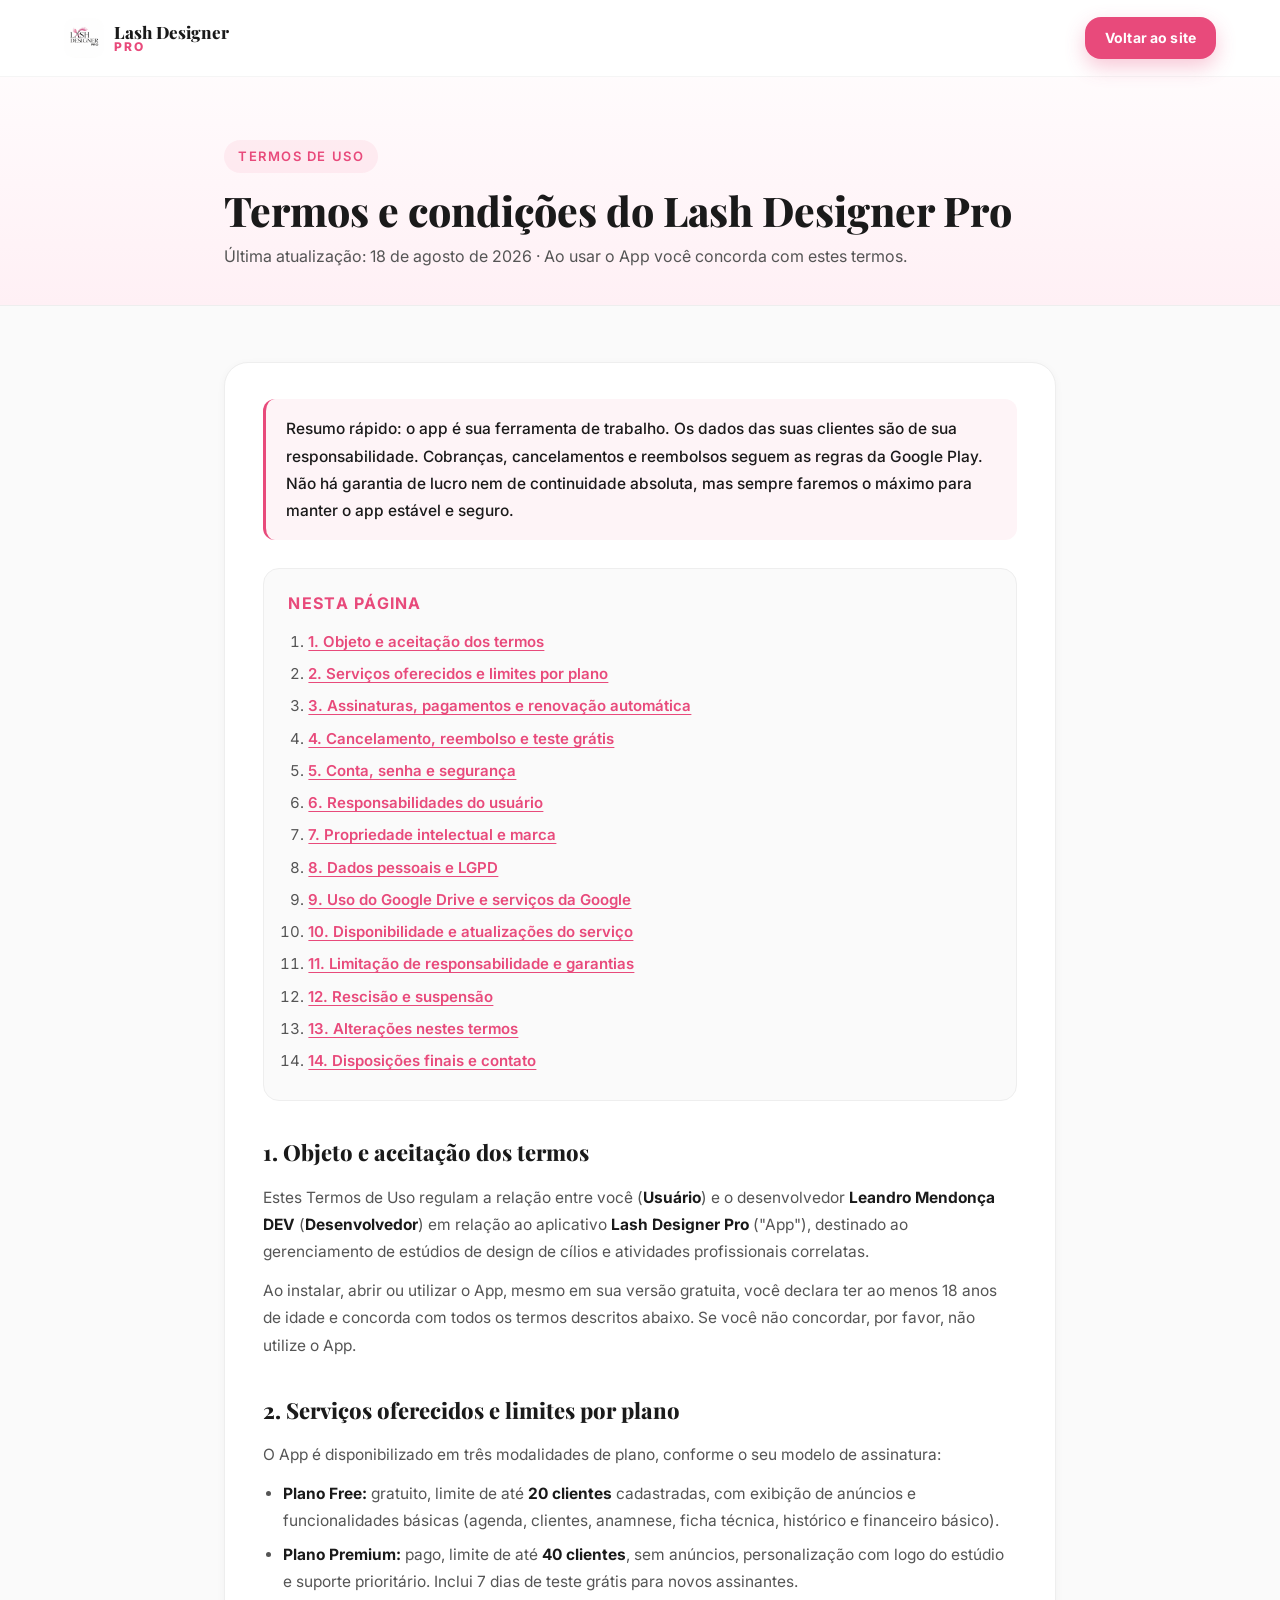
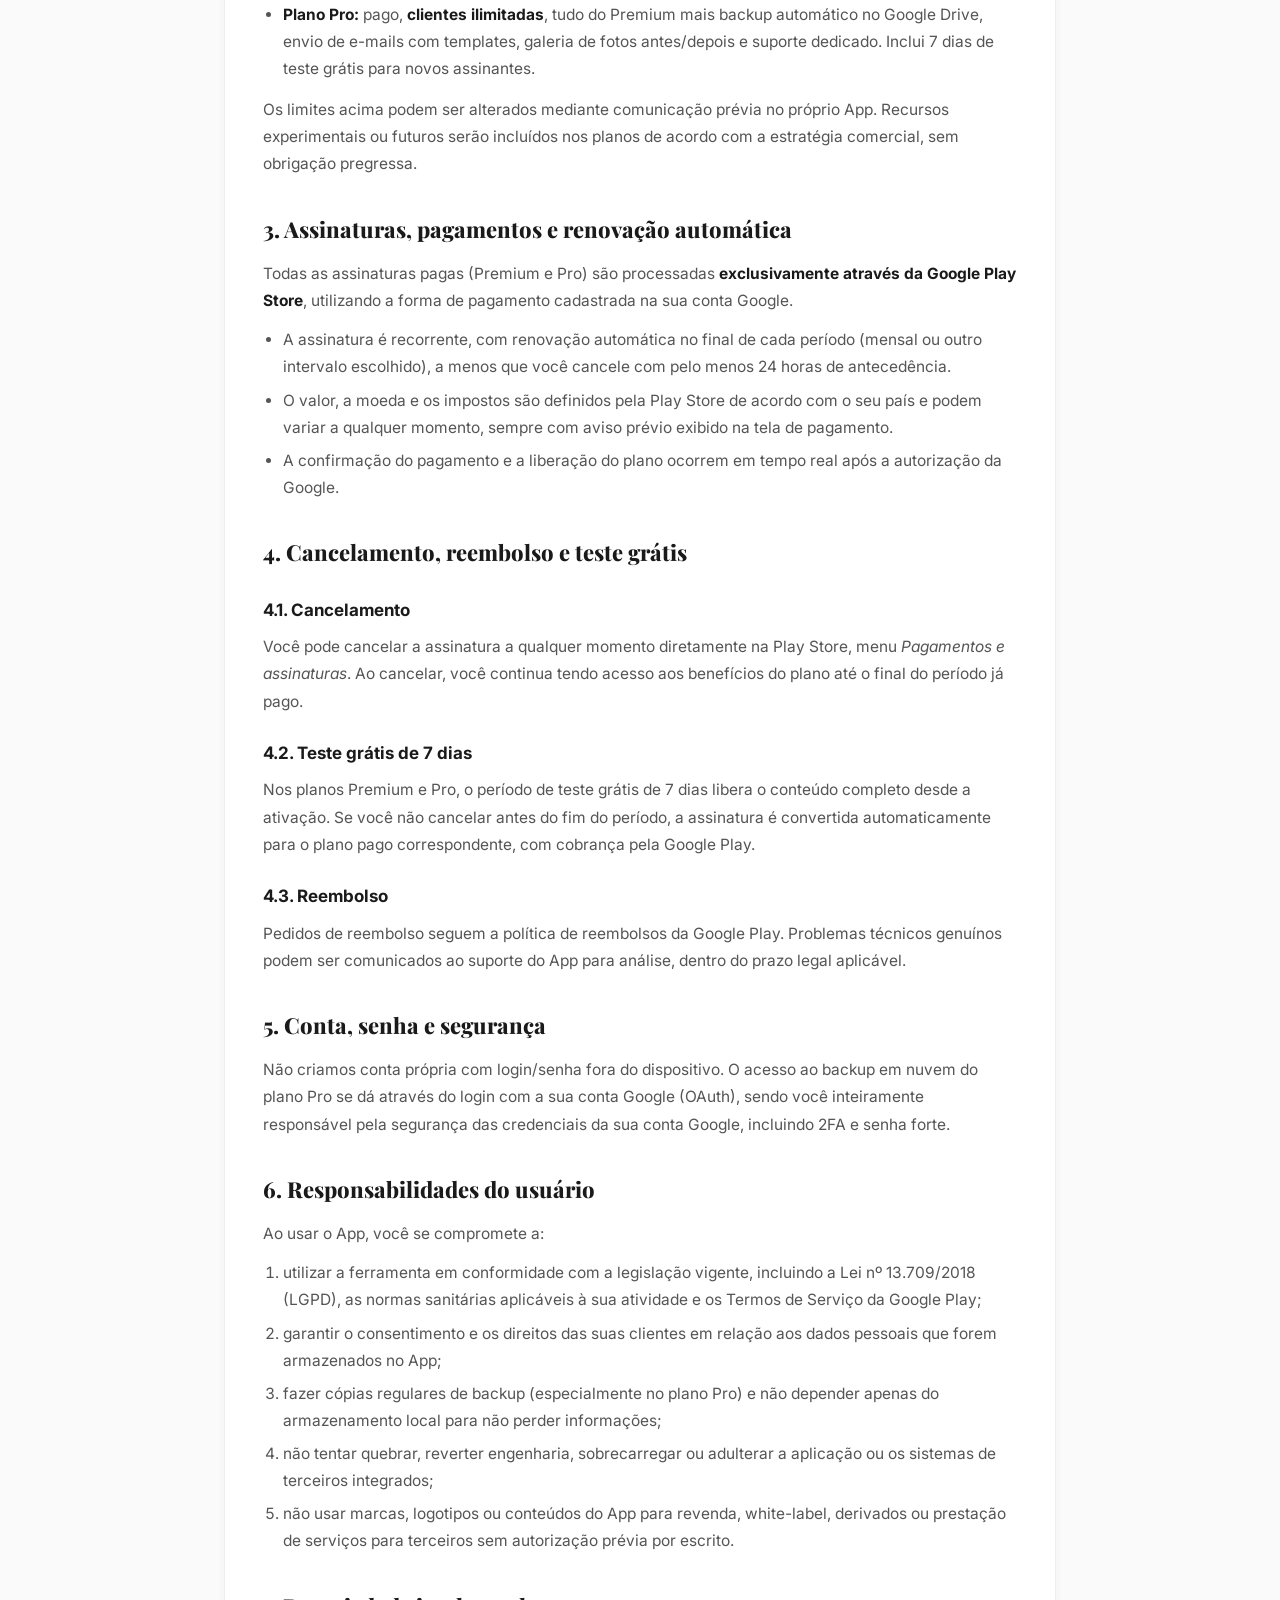
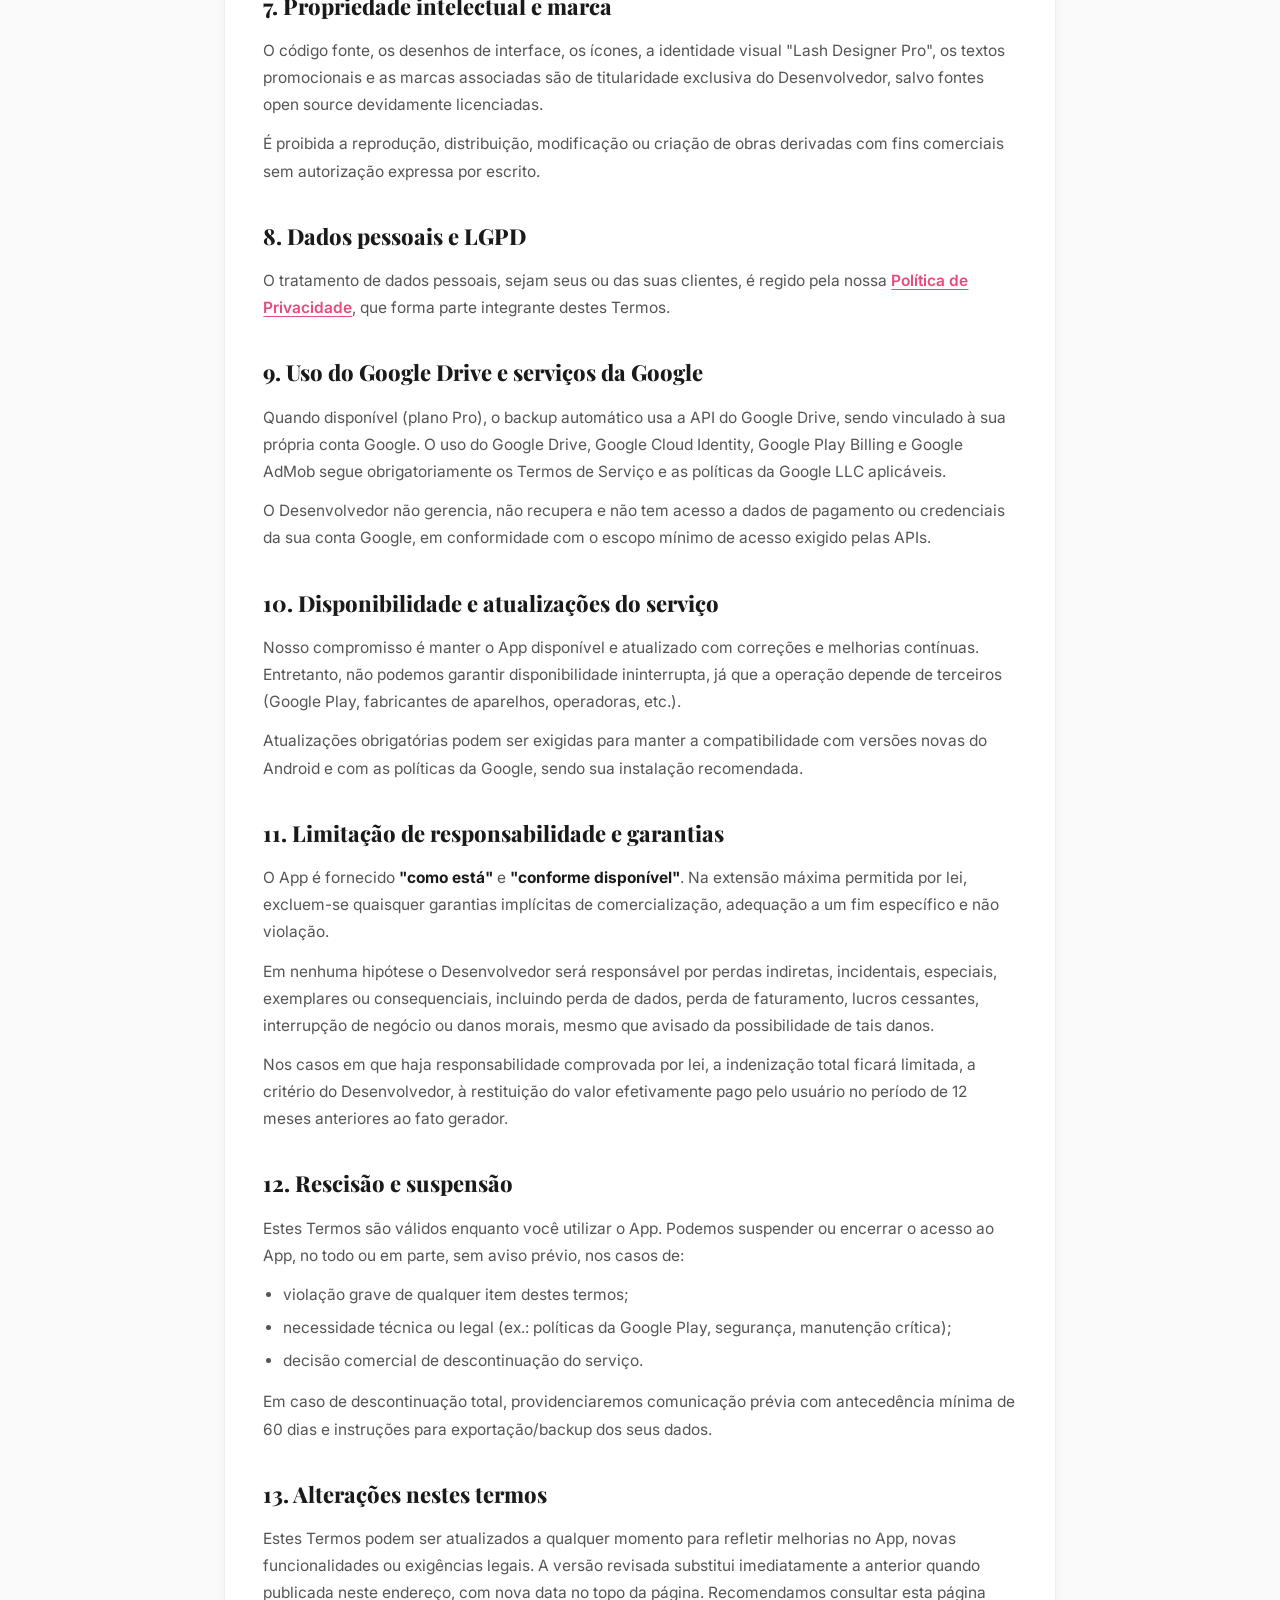
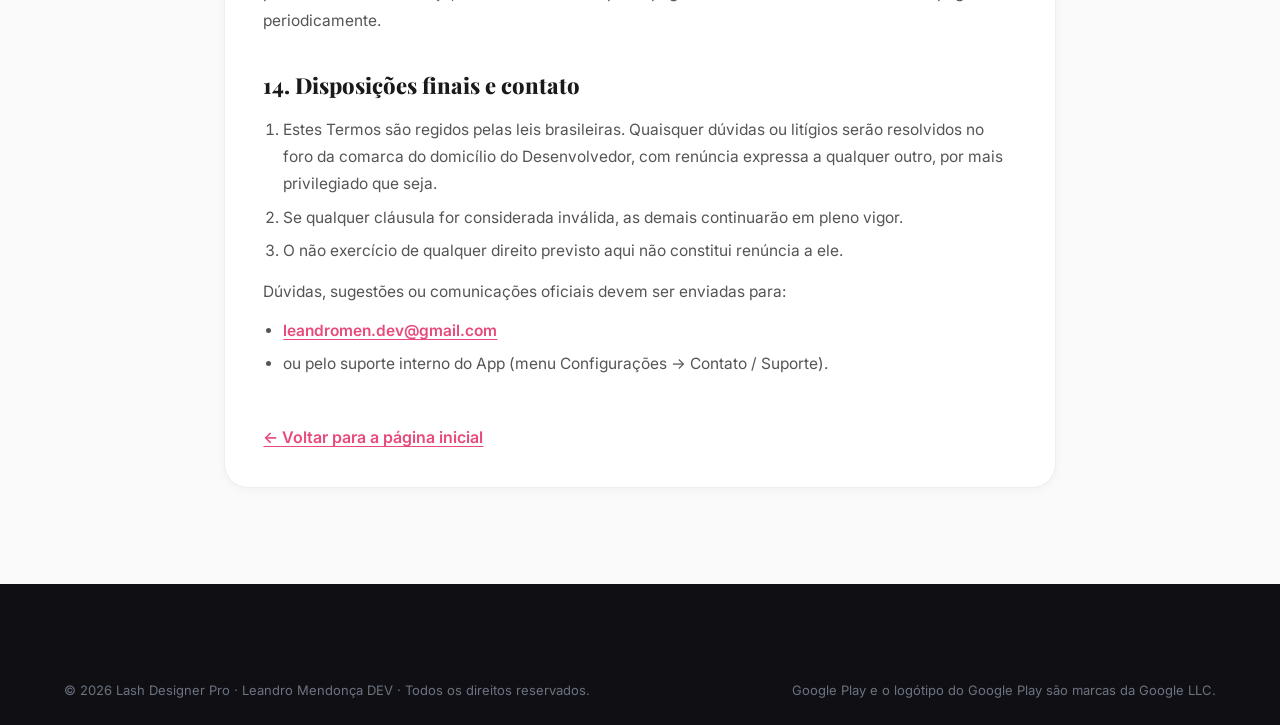
==== termos.html @ ff180535 "Site do Lash Designer Pro (landing page)" ====
<!DOCTYPE html>
<html lang="pt-BR">
<head>
  <meta charset="UTF-8" />
  <meta http-equiv="X-UA-Compatible" content="IE=edge" />
  <meta name="viewport" content="width=device-width, initial-scale=1.0" />
  <meta name="theme-color" content="#E84A7B" />

  <title>Termos de Uso · Lash Designer Pro</title>
  <meta
    name="description"
    content="Termos de Uso do Lash Designer Pro: condições de acesso, planos Free/Premium/Pro, assinaturas via Google Play, responsabilidades e limitações."
  />
  <meta name="robots" content="index,follow" />
  <link rel="icon" type="image/png" href="assets/img/logo.png" />
  <link rel="preconnect" href="https://fonts.googleapis.com" />
  <link rel="preconnect" href="https://fonts.gstatic.com" crossorigin />
  <link
    href="https://fonts.googleapis.com/css2?family=Inter:wght@400;500;600;700&family=Playfair+Display:wght@700;800&display=swap"
    rel="stylesheet"
  />
  <link rel="stylesheet" href="css/styles.css" />
</head>
<body>
  <header class="navbar" id="navbar">
    <div class="container nav-container">
      <a href="index.html" class="brand" aria-label="Voltar para início">
        <img src="assets/img/logo.png" alt="Logo Lash Designer Pro" class="brand-logo" />
        <div class="brand-text">
          <span class="brand-title">Lash Designer</span>
          <span class="brand-sub">PRO</span>
        </div>
      </a>
      <a class="btn btn-primary btn-sm nav-cta" href="index.html">Voltar ao site</a>
    </div>
  </header>

  <main>
    <section class="legal-hero">
      <div class="container">
        <span class="eyebrow">Termos de Uso</span>
        <h1>Termos e condições do Lash Designer Pro</h1>
        <p>Última atualização: 18 de agosto de 2026 · Ao usar o App você concorda com estes termos.</p>
      </div>
    </section>

    <section class="legal-content">
      <div class="container">
        <article class="legal-card">
          <div class="legal-summary">
            <p>
              Resumo rápido: o app é sua ferramenta de trabalho. Os dados das
              suas clientes são de sua responsabilidade. Cobranças,
              cancelamentos e reembolsos seguem as regras da Google Play. Não
              há garantia de lucro nem de continuidade absoluta, mas sempre
              faremos o máximo para manter o app estável e seguro.
            </p>
          </div>

          <div class="legal-toc">
            <h2>Nesta página</h2>
            <ol>
              <li><a href="#t1">1. Objeto e aceitação dos termos</a></li>
              <li><a href="#t2">2. Serviços oferecidos e limites por plano</a></li>
              <li><a href="#t3">3. Assinaturas, pagamentos e renovação automática</a></li>
              <li><a href="#t4">4. Cancelamento, reembolso e teste grátis</a></li>
              <li><a href="#t5">5. Conta, senha e segurança</a></li>
              <li><a href="#t6">6. Responsabilidades do usuário</a></li>
              <li><a href="#t7">7. Propriedade intelectual e marca</a></li>
              <li><a href="#t8">8. Dados pessoais e LGPD</a></li>
              <li><a href="#t9">9. Uso do Google Drive e serviços da Google</a></li>
              <li><a href="#t10">10. Disponibilidade e atualizações do serviço</a></li>
              <li><a href="#t11">11. Limitação de responsabilidade e garantias</a></li>
              <li><a href="#t12">12. Rescisão e suspensão</a></li>
              <li><a href="#t13">13. Alterações nestes termos</a></li>
              <li><a href="#t14">14. Disposições finais e contato</a></li>
            </ol>
          </div>

          <h2 id="t1">1. Objeto e aceitação dos termos</h2>
          <p>
            Estes Termos de Uso regulam a relação entre você (<strong>Usuário</strong>)
            e o desenvolvedor <strong>Leandro Mendonça DEV</strong>
            (<strong>Desenvolvedor</strong>) em relação ao aplicativo <strong>Lash
            Designer Pro</strong> ("App"), destinado ao gerenciamento de
            estúdios de design de cílios e atividades profissionais correlatas.
          </p>
          <p>
            Ao instalar, abrir ou utilizar o App, mesmo em sua versão gratuita,
            você declara ter ao menos 18 anos de idade e concorda com todos os
            termos descritos abaixo. Se você não concordar, por favor, não
            utilize o App.
          </p>

          <h2 id="t2">2. Serviços oferecidos e limites por plano</h2>
          <p>
            O App é disponibilizado em três modalidades de plano, conforme o
            seu modelo de assinatura:
          </p>
          <ul>
            <li>
              <strong>Plano Free:</strong> gratuito, limite de até
              <strong>20 clientes</strong> cadastradas, com exibição de
              anúncios e funcionalidades básicas (agenda, clientes,
              anamnese, ficha técnica, histórico e financeiro básico).
            </li>
            <li>
              <strong>Plano Premium:</strong> pago, limite de até
              <strong>40 clientes</strong>, sem anúncios, personalização com
              logo do estúdio e suporte prioritário. Inclui 7 dias de teste
              grátis para novos assinantes.
            </li>
            <li>
              <strong>Plano Pro:</strong> pago, <strong>clientes ilimitadas</strong>,
              tudo do Premium mais backup automático no Google Drive, envio de
              e-mails com templates, galeria de fotos antes/depois e suporte
              dedicado. Inclui 7 dias de teste grátis para novos assinantes.
            </li>
          </ul>
          <p>
            Os limites acima podem ser alterados mediante comunicação prévia no
            próprio App. Recursos experimentais ou futuros serão incluídos nos
            planos de acordo com a estratégia comercial, sem obrigação
            pregressa.
          </p>

          <h2 id="t3">3. Assinaturas, pagamentos e renovação automática</h2>
          <p>
            Todas as assinaturas pagas (Premium e Pro) são processadas
            <strong>exclusivamente através da Google Play Store</strong>,
            utilizando a forma de pagamento cadastrada na sua conta Google.
          </p>
          <ul>
            <li>
              A assinatura é recorrente, com renovação automática no final de
              cada período (mensal ou outro intervalo escolhido), a menos que
              você cancele com pelo menos 24 horas de antecedência.
            </li>
            <li>
              O valor, a moeda e os impostos são definidos pela Play Store de
              acordo com o seu país e podem variar a qualquer momento, sempre
              com aviso prévio exibido na tela de pagamento.
            </li>
            <li>
              A confirmação do pagamento e a liberação do plano ocorrem em
              tempo real após a autorização da Google.
            </li>
          </ul>

          <h2 id="t4">4. Cancelamento, reembolso e teste grátis</h2>
          <h3>4.1. Cancelamento</h3>
          <p>
            Você pode cancelar a assinatura a qualquer momento diretamente na
            Play Store, menu <em>Pagamentos e assinaturas</em>. Ao cancelar,
            você continua tendo acesso aos benefícios do plano até o final do
            período já pago.
          </p>
          <h3>4.2. Teste grátis de 7 dias</h3>
          <p>
            Nos planos Premium e Pro, o período de teste grátis de 7 dias libera
            o conteúdo completo desde a ativação. Se você não cancelar antes do
            fim do período, a assinatura é convertida automaticamente para o
            plano pago correspondente, com cobrança pela Google Play.
          </p>
          <h3>4.3. Reembolso</h3>
          <p>
            Pedidos de reembolso seguem a política de reembolsos da Google
            Play. Problemas técnicos genuínos podem ser comunicados ao suporte
            do App para análise, dentro do prazo legal aplicável.
          </p>

          <h2 id="t5">5. Conta, senha e segurança</h2>
          <p>
            Não criamos conta própria com login/senha fora do dispositivo. O
            acesso ao backup em nuvem do plano Pro se dá através do login com
            a sua conta Google (OAuth), sendo você inteiramente responsável
            pela segurança das credenciais da sua conta Google, incluindo 2FA
            e senha forte.
          </p>

          <h2 id="t6">6. Responsabilidades do usuário</h2>
          <p>Ao usar o App, você se compromete a:</p>
          <ol>
            <li>
              utilizar a ferramenta em conformidade com a legislação vigente,
              incluindo a Lei nº 13.709/2018 (LGPD), as normas sanitárias
              aplicáveis à sua atividade e os Termos de Serviço da Google
              Play;
            </li>
            <li>
              garantir o consentimento e os direitos das suas clientes em
              relação aos dados pessoais que forem armazenados no App;
            </li>
            <li>
              fazer cópias regulares de backup (especialmente no plano Pro) e
              não depender apenas do armazenamento local para não perder
              informações;
            </li>
            <li>
              não tentar quebrar, reverter engenharia, sobrecarregar ou
              adulterar a aplicação ou os sistemas de terceiros integrados;
            </li>
            <li>
              não usar marcas, logotipos ou conteúdos do App para revenda,
              white-label, derivados ou prestação de serviços para terceiros
              sem autorização prévia por escrito.
            </li>
          </ol>

          <h2 id="t7">7. Propriedade intelectual e marca</h2>
          <p>
            O código fonte, os desenhos de interface, os ícones, a identidade
            visual "Lash Designer Pro", os textos promocionais e as marcas
            associadas são de titularidade exclusiva do Desenvolvedor, salvo
            fontes open source devidamente licenciadas.
          </p>
          <p>
            É proibida a reprodução, distribuição, modificação ou criação de
            obras derivadas com fins comerciais sem autorização expressa por
            escrito.
          </p>

          <h2 id="t8">8. Dados pessoais e LGPD</h2>
          <p>
            O tratamento de dados pessoais, sejam seus ou das suas clientes, é
            regido pela nossa
            <a href="privacidade.html">Política de Privacidade</a>, que forma
            parte integrante destes Termos.
          </p>

          <h2 id="t9">9. Uso do Google Drive e serviços da Google</h2>
          <p>
            Quando disponível (plano Pro), o backup automático usa a API do
            Google Drive, sendo vinculado à sua própria conta Google. O uso do
            Google Drive, Google Cloud Identity, Google Play Billing e Google
            AdMob segue obrigatoriamente os Termos de Serviço e as políticas
            da Google LLC aplicáveis.
          </p>
          <p>
            O Desenvolvedor não gerencia, não recupera e não tem acesso a
            dados de pagamento ou credenciais da sua conta Google, em
            conformidade com o escopo mínimo de acesso exigido pelas APIs.
          </p>

          <h2 id="t10">10. Disponibilidade e atualizações do serviço</h2>
          <p>
            Nosso compromisso é manter o App disponível e atualizado com
            correções e melhorias contínuas. Entretanto, não podemos garantir
            disponibilidade ininterrupta, já que a operação depende de
            terceiros (Google Play, fabricantes de aparelhos, operadoras,
            etc.).
          </p>
          <p>
            Atualizações obrigatórias podem ser exigidas para manter a
            compatibilidade com versões novas do Android e com as políticas
            da Google, sendo sua instalação recomendada.
          </p>

          <h2 id="t11">11. Limitação de responsabilidade e garantias</h2>
          <p>
            O App é fornecido <strong>"como está"</strong> e
            <strong>"conforme disponível"</strong>. Na extensão máxima
            permitida por lei, excluem-se quaisquer garantias implícitas de
            comercialização, adequação a um fim específico e não violação.
          </p>
          <p>
            Em nenhuma hipótese o Desenvolvedor será responsável por perdas
            indiretas, incidentais, especiais, exemplares ou consequenciais,
            incluindo perda de dados, perda de faturamento, lucros cessantes,
            interrupção de negócio ou danos morais, mesmo que avisado da
            possibilidade de tais danos.
          </p>
          <p>
            Nos casos em que haja responsabilidade comprovada por lei, a
            indenização total ficará limitada, a critério do Desenvolvedor, à
            restituição do valor efetivamente pago pelo usuário no período de
            12 meses anteriores ao fato gerador.
          </p>

          <h2 id="t12">12. Rescisão e suspensão</h2>
          <p>
            Estes Termos são válidos enquanto você utilizar o App. Podemos
            suspender ou encerrar o acesso ao App, no todo ou em parte, sem
            aviso prévio, nos casos de:
          </p>
          <ul>
            <li>violação grave de qualquer item destes termos;</li>
            <li>
              necessidade técnica ou legal (ex.: políticas da Google Play,
              segurança, manutenção crítica);
            </li>
            <li>decisão comercial de descontinuação do serviço.</li>
          </ul>
          <p>
            Em caso de descontinuação total, providenciaremos comunicação
            prévia com antecedência mínima de 60 dias e instruções para
            exportação/backup dos seus dados.
          </p>

          <h2 id="t13">13. Alterações nestes termos</h2>
          <p>
            Estes Termos podem ser atualizados a qualquer momento para refletir
            melhorias no App, novas funcionalidades ou exigências legais. A
            versão revisada substitui imediatamente a anterior quando
            publicada neste endereço, com nova data no topo da página.
            Recomendamos consultar esta página periodicamente.
          </p>

          <h2 id="t14">14. Disposições finais e contato</h2>
          <ol>
            <li>
              Estes Termos são regidos pelas leis brasileiras. Quaisquer
              dúvidas ou litígios serão resolvidos no foro da comarca do
              domicílio do Desenvolvedor, com renúncia expressa a qualquer
              outro, por mais privilegiado que seja.
            </li>
            <li>
              Se qualquer cláusula for considerada inválida, as demais
              continuarão em pleno vigor.
            </li>
            <li>
              O não exercício de qualquer direito previsto aqui não constitui
              renúncia a ele.
            </li>
          </ol>
          <p>
            Dúvidas, sugestões ou comunicações oficiais devem ser enviadas
            para:
          </p>
          <ul>
            <li>
              <a href="mailto:leandromen.dev@gmail.com"
                >leandromen.dev@gmail.com</a
              >
            </li>
            <li>
              ou pelo suporte interno do App (menu Configurações → Contato /
              Suporte).
            </li>
          </ul>

          <a href="index.html" class="legal-footer-back">← Voltar para a página inicial</a>
        </article>
      </div>
    </section>
  </main>

  <footer class="footer">
    <div class="container footer-bottom">
      <p>© <span id="year"></span> Lash Designer Pro · Leandro Mendonça DEV · Todos os direitos reservados.</p>
      <p class="footer-disclaimer">
        Google Play e o logótipo do Google Play são marcas da Google LLC.
      </p>
    </div>
  </footer>

  <script src="js/main.js" defer></script>
</body>
</html>
---- css/styles.css ----
/* =========================================================
   Lash Designer Pro · Landing Page
   Paleta extraída do app (lib/src/core/theme.dart)
   ========================================================= */

:root {
  --primary: #e84a7b;
  --primary-dark: #d13b6b;
  --primary-soft: #fff0f5;
  --accent: #f39ab4;
  --text: #1a1a1a;
  --subtext: #555555;
  --bg: #fafafa;
  --white: #ffffff;
  --border: #eeeeee;
  --border-strong: #dddddd;
  --shadow-sm: 0 2px 8px rgba(0, 0, 0, 0.04);
  --shadow-md: 0 8px 24px rgba(232, 74, 123, 0.08);
  --shadow-lg: 0 20px 50px rgba(232, 74, 123, 0.15);
  --radius-sm: 8px;
  --radius-md: 12px;
  --radius-lg: 16px;
  --radius-xl: 24px;
  --container: 1200px;
  --transition: 0.25s ease;
  --font-sans: "Inter", system-ui, -apple-system, Segoe UI, Roboto, sans-serif;
  --font-display: "Playfair Display", Georgia, "Times New Roman", serif;
}

* {
  margin: 0;
  padding: 0;
  box-sizing: border-box;
}

html {
  scroll-behavior: smooth;
  scroll-padding-top: 80px;
}

body {
  font-family: var(--font-sans);
  color: var(--text);
  background: var(--bg);
  line-height: 1.6;
  -webkit-font-smoothing: antialiased;
  -moz-osx-font-smoothing: grayscale;
  overflow-x: hidden;
}

img {
  max-width: 100%;
  height: auto;
  display: block;
}

a {
  color: inherit;
  text-decoration: none;
  transition: color var(--transition);
}

.container {
  width: 100%;
  max-width: var(--container);
  margin: 0 auto;
  padding: 0 24px;
}

.section {
  padding: 96px 0;
}

.section-soft {
  background: var(--primary-soft);
}

.section-head {
  max-width: 720px;
  margin: 0 auto 64px;
  text-align: center;
}

.eyebrow {
  display: inline-block;
  font-size: 0.8125rem;
  font-weight: 600;
  letter-spacing: 0.12em;
  text-transform: uppercase;
  color: var(--primary);
  background: rgba(232, 74, 123, 0.08);
  padding: 6px 14px;
  border-radius: 999px;
  margin-bottom: 16px;
}

.section-head h2 {
  font-family: var(--font-display);
  font-size: clamp(1.875rem, 3.2vw, 2.75rem);
  font-weight: 800;
  line-height: 1.15;
  margin-bottom: 16px;
  color: var(--text);
}

.section-head p {
  color: var(--subtext);
  font-size: 1.0625rem;
}

/* =========================================================
   Botões
   ========================================================= */

.btn {
  display: inline-flex;
  align-items: center;
  justify-content: center;
  gap: 8px;
  font-family: var(--font-sans);
  font-weight: 700;
  letter-spacing: 0.01em;
  border-radius: var(--radius-lg);
  border: 2px solid transparent;
  cursor: pointer;
  transition: all var(--transition);
  text-align: center;
  line-height: 1;
  user-select: none;
}

.btn:hover {
  transform: translateY(-1px);
}

.btn-sm {
  padding: 10px 18px;
  font-size: 0.875rem;
  min-height: 42px;
}

.btn-lg {
  padding: 16px 26px;
  font-size: 1rem;
  min-height: 54px;
  border-radius: 16px;
}

.btn-xl {
  padding: 20px 30px;
  font-size: 1.0625rem;
  min-height: 64px;
  border-radius: 18px;
}

.btn-block {
  width: 100%;
}

.btn-primary {
  background: var(--primary);
  color: var(--white);
  box-shadow: 0 8px 20px rgba(232, 74, 123, 0.3);
}

.btn-primary:hover {
  background: var(--primary-dark);
  box-shadow: 0 12px 28px rgba(232, 74, 123, 0.4);
}

.btn-outline {
  background: var(--white);
  color: var(--primary);
  border-color: var(--primary);
}

.btn-outline:hover {
  background: var(--primary);
  color: var(--white);
}

.btn-ghost {
  background: transparent;
  color: var(--text);
  border-color: transparent;
  padding-left: 6px;
  padding-right: 6px;
  text-decoration: underline;
  text-underline-offset: 4px;
  text-decoration-color: rgba(232, 74, 123, 0.35);
  text-decoration-thickness: 2px;
  min-height: auto;
  box-shadow: none;
}

.btn-ghost:hover {
  color: var(--primary);
  text-decoration-color: var(--primary);
  transform: none;
}

/* =========================================================
   Navbar
   ========================================================= */

.navbar {
  position: fixed;
  top: 0;
  left: 0;
  right: 0;
  z-index: 100;
  background: rgba(255, 255, 255, 0.9);
  backdrop-filter: saturate(180%) blur(10px);
  -webkit-backdrop-filter: saturate(180%) blur(10px);
  border-bottom: 1px solid rgba(0, 0, 0, 0.04);
  transition: box-shadow var(--transition);
}

.navbar.scrolled {
  box-shadow: var(--shadow-sm);
}

.nav-container {
  display: flex;
  align-items: center;
  justify-content: space-between;
  gap: 16px;
  height: 76px;
}

.brand {
  display: flex;
  align-items: center;
  gap: 10px;
  flex-shrink: 0;
}

.brand-logo {
  width: 40px;
  height: 40px;
  object-fit: contain;
  border-radius: 10px;
}

.brand-text {
  display: flex;
  flex-direction: column;
  line-height: 1;
}

.brand-title {
  font-family: var(--font-display);
  font-weight: 800;
  font-size: 1.0625rem;
  color: var(--text);
}

.brand-sub {
  font-weight: 800;
  font-size: 0.75rem;
  letter-spacing: 0.15em;
  color: var(--primary);
}

.nav-menu {
  display: flex;
  align-items: center;
  gap: 32px;
  margin: 0 auto;
}

.nav-menu a {
  font-size: 0.9375rem;
  font-weight: 500;
  color: var(--subtext);
  position: relative;
  padding: 6px 0;
}

.nav-menu a:hover {
  color: var(--primary);
}

.nav-menu a::after {
  content: "";
  position: absolute;
  left: 0;
  bottom: 0;
  width: 0;
  height: 2px;
  background: var(--primary);
  border-radius: 999px;
  transition: width var(--transition);
}

.nav-menu a:hover::after {
  width: 100%;
}

.nav-cta,
.nav-cta-badge {
  margin-left: auto;
}

.nav-toggle {
  display: none;
  background: none;
  border: 0;
  cursor: pointer;
  width: 44px;
  height: 44px;
  padding: 10px;
  margin-left: auto;
}

.nav-toggle span {
  display: block;
  width: 100%;
  height: 2.5px;
  background: var(--text);
  margin: 5px 0;
  border-radius: 2px;
  transition: all var(--transition);
  transform-origin: center;
}

.nav-toggle[aria-expanded="true"] span:nth-child(1) {
  transform: translateY(7.5px) rotate(45deg);
}
.nav-toggle[aria-expanded="true"] span:nth-child(2) {
  opacity: 0;
}
.nav-toggle[aria-expanded="true"] span:nth-child(3) {
  transform: translateY(-7.5px) rotate(-45deg);
}

/* =========================================================
   Hero
   ========================================================= */

.hero {
  padding-top: 150px;
  padding-bottom: 96px;
  background:
    radial-gradient(circle at 10% 0%, rgba(243, 154, 180, 0.25), transparent 45%),
    radial-gradient(circle at 90% 20%, rgba(232, 74, 123, 0.12), transparent 45%),
    linear-gradient(180deg, #ffffff 0%, var(--primary-soft) 100%);
  overflow: hidden;
}

.hero-grid {
  display: grid;
  grid-template-columns: 1.05fr 1fr;
  gap: 72px;
  align-items: center;
}

.badge {
  display: inline-flex;
  align-items: center;
  gap: 10px;
  background: var(--white);
  padding: 8px 16px 8px 14px;
  border-radius: 999px;
  box-shadow: var(--shadow-sm);
  border: 1px solid rgba(232, 74, 123, 0.12);
  font-size: 0.8125rem;
  color: var(--subtext);
  font-weight: 500;
  margin-bottom: 20px;
}

.badge-dot {
  width: 8px;
  height: 8px;
  background: #22c55e;
  border-radius: 50%;
  box-shadow: 0 0 0 4px rgba(34, 197, 94, 0.15);
}

.hero-title {
  font-family: var(--font-display);
  font-size: clamp(2.1875rem, 4.6vw, 3.75rem);
  font-weight: 800;
  line-height: 1.08;
  letter-spacing: -0.01em;
  margin-bottom: 20px;
  color: var(--text);
}

.hero-title .accent {
  color: var(--primary);
}

.hero-sub {
  color: var(--subtext);
  font-size: 1.125rem;
  margin-bottom: 32px;
  max-width: 560px;
}

.hero-cta {
  display: flex;
  align-items: center;
  gap: 16px;
  margin-bottom: 36px;
  flex-wrap: wrap;
}

.hero-proof {
  display: flex;
  flex-wrap: wrap;
  list-style: none;
  gap: 10px 24px;
  padding: 20px 24px;
  background: var(--white);
  border: 1px solid var(--border);
  border-radius: var(--radius-lg);
  max-width: 560px;
}

.hero-proof li {
  display: flex;
  align-items: center;
  gap: 8px;
  color: var(--subtext);
  font-size: 0.9375rem;
}

.hero-proof li::before {
  content: "✓";
  color: var(--primary);
  font-weight: 800;
}

.hero-proof strong {
  color: var(--white);
}

/* Google Play Badge */
.play-badge-link {
  display: inline-block;
  text-decoration: none;
  transition: transform 0.3s ease, filter 0.3s ease;
  outline: none;
  line-height: 0;
  border-radius: 14px;
}
.play-badge-link:hover {
  transform: translateY(-2px) scale(1.02);
  filter: drop-shadow(0 8px 18px rgba(0, 0, 0, 0.35));
}
.play-badge-link:focus-visible {
  box-shadow: 0 0 0 3px var(--primary);
}
.play-badge {
  display: block;
  height: auto;
}
.play-badge-lg   { width: min(240px, 62vw); max-width: 260px; }
.play-badge-xl   { width: min(320px, 78vw); max-width: 340px; }
.play-badge-md   { width: min(200px, 68vw); max-width: 220px; }
.play-badge-sm   { width: min(170px, 40vw); max-width: 180px; }

.play-badge-block {
  display: flex !important;
  justify-content: center;
  margin-top: 6px;
}

.footer-play-badge {
  margin-top: 10px;
  display: inline-block;
}

@media (max-width: 768px) {
  .hero-cta {
    flex-direction: row;
    flex-wrap: wrap;
    align-items: center;
    justify-content: center;
  }
}

.hero-visual {
  position: relative;
}

.hero-mockup {
  width: 100%;
  max-width: 640px;
  margin-left: auto;
  filter: drop-shadow(0 30px 60px rgba(232, 74, 123, 0.18));
  animation: float 6s ease-in-out infinite;
}

@keyframes float {
  0%, 100% { transform: translateY(0); }
  50% { transform: translateY(-14px); }
}

/* =========================================================
   Proof strip
   ========================================================= */

.proof-strip {
  padding: 36px 0;
  background: var(--white);
  border-top: 1px solid var(--border);
  border-bottom: 1px solid var(--border);
}

.proof-grid {
  display: grid;
  grid-template-columns: repeat(3, 1fr);
  gap: 24px;
}

.proof-item {
  display: flex;
  align-items: center;
  gap: 16px;
  padding: 10px 0;
}

.proof-badge {
  height: 52px;
  width: auto;
  object-fit: contain;
}

.proof-stars {
  display: flex;
  color: #f59e0b;
  font-size: 1.125rem;
  letter-spacing: 2px;
}

.proof-chip {
  background: rgba(232, 74, 123, 0.08);
  color: var(--primary);
  padding: 6px 12px;
  border-radius: 999px;
  font-size: 0.875rem;
  font-weight: 600;
}

.proof-label {
  font-size: 0.8125rem;
  font-weight: 600;
  color: var(--text);
  margin-bottom: 2px;
}

.proof-value {
  font-size: 0.875rem;
  color: var(--subtext);
}

/* =========================================================
   Features
   ========================================================= */

.features-grid {
  display: grid;
  grid-template-columns: repeat(3, 1fr);
  gap: 24px;
}

.feature-card {
  background: var(--white);
  border: 1px solid var(--border);
  border-radius: var(--radius-lg);
  padding: 32px 28px;
  box-shadow: var(--shadow-sm);
  transition: all var(--transition);
}

.feature-card:hover {
  transform: translateY(-4px);
  border-color: rgba(232, 74, 123, 0.25);
  box-shadow: var(--shadow-md);
}

.feature-icon {
  width: 56px;
  height: 56px;
  border-radius: 16px;
  display: inline-flex;
  align-items: center;
  justify-content: center;
  font-size: 1.5rem;
  margin-bottom: 20px;
}

.icon-pink {
  background: rgba(232, 74, 123, 0.1);
  color: var(--primary);
}

.feature-card h3 {
  font-size: 1.1875rem;
  font-weight: 700;
  margin-bottom: 10px;
  color: var(--text);
}

.feature-card p {
  color: var(--subtext);
  font-size: 0.96875rem;
}

/* =========================================================
   Screenshots (Carousel automático lento)
   ========================================================= */

.carousel {
  position: relative;
  padding: 12px 0 16px;
}

.carousel-btn {
  position: absolute;
  top: 50%;
  transform: translateY(-50%);
  width: 48px;
  height: 48px;
  border-radius: 999px;
  border: 1px solid var(--border);
  background: rgba(255, 255, 255, 0.95);
  box-shadow: var(--shadow-md);
  color: var(--text);
  font-size: 1.75rem;
  line-height: 1;
  font-weight: 700;
  z-index: 5;
  cursor: pointer;
  display: inline-flex;
  align-items: center;
  justify-content: center;
  transition: transform 0.2s ease, background 0.2s ease, color 0.2s ease, border-color 0.2s ease;
}

.carousel-btn:hover {
  background: var(--primary);
  color: var(--white);
  border-color: var(--primary);
  transform: translateY(-50%) scale(1.06);
}

.carousel-btn:focus-visible {
  outline: 2px solid var(--primary);
  outline-offset: 3px;
}

.carousel-prev { left: -6px; }
.carousel-next { right: -6px; }

.carousel-viewport {
  overflow: hidden;
  padding: 10px 6px 24px;
  border-radius: var(--radius-xl);
}

.carousel-track {
  display: flex;
  gap: 24px;
  will-change: transform;
  transition: transform 0.8s cubic-bezier(0.22, 1, 0.36, 1);
}

.carousel-slide {
  flex: 0 0 auto;
  width: min(300px, 78vw);
  scroll-snap-align: start;
  background: var(--white);
  padding: 12px;
  border-radius: var(--radius-xl);
  box-shadow: var(--shadow-md);
  transform: scale(1);
  transition: transform 0.45s ease, box-shadow 0.45s ease;
}

.carousel-slide img {
  width: 100%;
  height: auto;
  border-radius: var(--radius-lg);
  object-fit: cover;
}

.carousel.is-paused .carousel-track {
  transition-duration: 0.2s;
}

.carousel-dots {
  display: flex;
  justify-content: center;
  align-items: center;
  gap: 10px;
  margin-top: 4px;
}

.carousel-dot {
  width: 10px;
  height: 10px;
  padding: 0;
  border-radius: 999px;
  border: none;
  background: #e9d5de;
  cursor: pointer;
  transition: transform 0.25s ease, background 0.25s ease, width 0.25s ease;
}

.carousel-dot:hover {
  background: var(--accent);
}

.carousel-dot.is-active {
  background: var(--primary);
  width: 28px;
  transform: scale(1.05);
}

@media (max-width: 768px) {
  .carousel-btn {
    width: 40px;
    height: 40px;
    font-size: 1.375rem;
  }
  .carousel-prev { left: -2px; }
  .carousel-next { right: -2px; }
  .carousel-viewport { padding: 10px 2px 22px; }
  .carousel-track { gap: 18px; }
}

@media (prefers-reduced-motion: reduce) {
  .carousel-track { transition: none !important; }
}

/* =========================================================
   Por que usar (lifestyle)
   ========================================================= */

.why-grid {
  display: grid;
  grid-template-columns: 1fr 1.1fr;
  gap: 72px;
  align-items: center;
}

.why-media {
  position: relative;
  border-radius: var(--radius-xl);
  overflow: hidden;
  box-shadow: var(--shadow-lg);
}

.why-media::after {
  content: "";
  position: absolute;
  inset: 0;
  background: linear-gradient(180deg, transparent 70%, rgba(232, 74, 123, 0.05));
}

.why-photo {
  width: 100%;
  aspect-ratio: 4/5;
  object-fit: cover;
  display: block;
}

.why-copy h2 {
  font-family: var(--font-display);
  font-size: clamp(1.875rem, 3vw, 2.5rem);
  font-weight: 800;
  line-height: 1.15;
  margin: 8px 0 16px;
  color: var(--text);
}

.why-copy > p {
  color: var(--subtext);
  font-size: 1.0625rem;
  margin-bottom: 32px;
}

.why-list {
  list-style: none;
  display: flex;
  flex-direction: column;
  gap: 20px;
}

.why-list li {
  display: flex;
  align-items: flex-start;
  gap: 16px;
}

.why-list .check {
  flex-shrink: 0;
  width: 32px;
  height: 32px;
  border-radius: 50%;
  background: rgba(232, 74, 123, 0.12);
  color: var(--primary);
  display: inline-flex;
  align-items: center;
  justify-content: center;
  font-weight: 800;
  font-size: 1rem;
}

.why-list strong {
  display: block;
  font-weight: 700;
  color: var(--text);
  margin-bottom: 2px;
}

.why-list p {
  color: var(--subtext);
  font-size: 0.9375rem;
  margin: 0;
}

/* =========================================================
   Pricing / Planos
   ========================================================= */

.pricing-grid {
  display: grid;
  grid-template-columns: repeat(3, 1fr);
  gap: 24px;
  align-items: stretch;
  margin-bottom: 56px;
}

.plan-card {
  position: relative;
  background: var(--white);
  border: 1px solid var(--border);
  border-radius: var(--radius-xl);
  padding: 36px 30px 32px;
  display: flex;
  flex-direction: column;
  gap: 24px;
  box-shadow: var(--shadow-sm);
  transition: all var(--transition);
}

.plan-card:hover {
  transform: translateY(-4px);
  box-shadow: var(--shadow-md);
}

.plan-featured {
  border: 2px solid var(--primary);
  box-shadow: 0 16px 40px rgba(232, 74, 123, 0.18);
  transform: translateY(-8px);
}

.plan-featured:hover {
  transform: translateY(-12px);
}

.plan-ribbon {
  position: absolute;
  top: -14px;
  left: 50%;
  transform: translateX(-50%);
  background: var(--primary);
  color: var(--white);
  font-size: 0.75rem;
  font-weight: 800;
  letter-spacing: 0.12em;
  padding: 6px 16px;
  border-radius: 999px;
  text-transform: uppercase;
}

.plan-head h3 {
  font-size: 1.25rem;
  font-weight: 700;
  color: var(--text);
  margin-bottom: 12px;
}

.plan-price {
  font-family: var(--font-display);
  font-size: 2.5rem;
  font-weight: 800;
  color: var(--text);
  line-height: 1;
  margin-bottom: 8px;
}

.plan-price .small {
  font-size: 0.75rem;
  font-family: var(--font-sans);
  font-weight: 500;
  color: var(--subtext);
  letter-spacing: 0;
  display: block;
  margin-bottom: 4px;
}

.plan-price span:not(.small) {
  font-size: 0.9375rem;
  font-weight: 500;
  color: var(--subtext);
  font-family: var(--font-sans);
}

.plan-sub {
  color: var(--subtext);
  font-size: 0.9375rem;
}

.plan-list {
  list-style: none;
  display: flex;
  flex-direction: column;
  gap: 12px;
  margin: 0;
}

.plan-list li {
  display: flex;
  align-items: flex-start;
  gap: 10px;
  color: var(--subtext);
  font-size: 0.9375rem;
}

.plan-list li::before {
  content: "✓";
  color: var(--primary);
  font-weight: 800;
  flex-shrink: 0;
  line-height: 1.6;
}

.plan-list strong {
  color: var(--text);
}

.plan-card .btn {
  margin-top: auto;
}

.pricing-table-wrap {
  background: var(--white);
  border-radius: var(--radius-xl);
  border: 1px solid var(--border);
  padding: 28px;
  box-shadow: var(--shadow-sm);
  text-align: center;
}

.pricing-table-label {
  font-weight: 700;
  color: var(--text);
  margin-bottom: 20px;
  font-size: 1rem;
}

.pricing-table {
  background: linear-gradient(180deg, #1a1120 0%, #10091a 100%);
  border-radius: 20px;
  padding: 6px;
  color: #f7f5fa;
  overflow-x: auto;
  scrollbar-width: thin;
  scrollbar-color: var(--primary) transparent;
  -webkit-overflow-scrolling: touch;
  box-shadow: 0 30px 60px rgba(10, 5, 20, 0.25);
}

.pricing-table::-webkit-scrollbar {
  height: 8px;
}
.pricing-table::-webkit-scrollbar-thumb {
  background: var(--primary);
  border-radius: 999px;
}

.pricing-table-row {
  display: grid;
  grid-template-columns: minmax(220px, 1.2fr) repeat(3, minmax(140px, 1fr));
  gap: 2px;
  min-width: 720px;
}

.pricing-table-head {
  position: sticky;
  top: 0;
  z-index: 2;
  padding-bottom: 8px;
  border-bottom: 1px solid rgba(255, 255, 255, 0.08);
}

.plan-mini {
  display: inline-flex;
  align-items: center;
  justify-content: center;
  height: 40px;
  padding: 0 16px;
  border-radius: 999px;
  font-weight: 800;
  font-size: 0.9375rem;
  letter-spacing: 0.02em;
  margin: 14px auto;
}

.plan-mini-free {
  background: rgba(255, 255, 255, 0.08);
  color: #e8e6ee;
}

.plan-mini-premium {
  background: rgba(255, 255, 255, 0.14);
  color: #ffffff;
}

.plan-mini-pro {
  background: linear-gradient(135deg, var(--primary), var(--accent));
  color: #ffffff;
  box-shadow: 0 8px 20px rgba(232, 74, 123, 0.4);
}

.pricing-table-cell {
  display: flex;
  align-items: center;
  justify-content: center;
  text-align: center;
  padding: 16px 14px;
  font-size: 0.9375rem;
  color: #dedae6;
  border-radius: 10px;
  min-height: 56px;
  transition: background 0.2s ease;
}

.pricing-table-cell + .pricing-table-cell {
  background: rgba(255, 255, 255, 0.02);
}

.pricing-table-feature {
  justify-content: flex-start;
  text-align: left;
  font-weight: 600;
  color: #ffffff;
  padding-left: 20px;
}

.pricing-table-featured {
  background: linear-gradient(180deg, rgba(232, 74, 123, 0.18), rgba(232, 74, 123, 0.06));
  color: #fff4f8;
  border: 1px solid rgba(232, 74, 123, 0.35);
}

.pricing-table-row:not(.pricing-table-head) .pricing-table-feature {
  background: rgba(255, 255, 255, 0.03);
}

.pricing-table-row + .pricing-table-row {
  border-top: 1px solid rgba(255, 255, 255, 0.05);
}

.pricing-check {
  color: #6ae9a7;
  font-weight: 800;
  font-size: 1.125rem;
}

@media (max-width: 768px) {
  .pricing-table-wrap {
    padding: 16px 12px 18px;
    border-radius: var(--radius-lg);
  }
  .pricing-table-row {
    grid-template-columns: minmax(180px, 1.2fr) repeat(3, minmax(110px, 1fr));
  }
  .pricing-table-cell {
    padding: 12px 8px;
    font-size: 0.875rem;
  }
  .plan-mini {
    height: 36px;
    font-size: 0.8125rem;
    padding: 0 12px;
    margin: 10px auto;
  }
}

/* =========================================================
   Final CTA
   ========================================================= */

.final-cta {
  padding: 96px 0;
  background:
    radial-gradient(circle at 20% 0%, rgba(255, 240, 245, 0.9), transparent 50%),
    radial-gradient(circle at 80% 100%, rgba(243, 154, 180, 0.2), transparent 45%),
    linear-gradient(135deg, var(--primary), var(--primary-dark));
  color: var(--white);
  text-align: center;
}

.final-cta-inner {
  max-width: 760px;
  margin: 0 auto;
}

.final-cta h2 {
  font-family: var(--font-display);
  font-size: clamp(2rem, 3.8vw, 3rem);
  font-weight: 800;
  line-height: 1.12;
  margin-bottom: 16px;
}

.final-cta p {
  color: rgba(255, 255, 255, 0.92);
  font-size: 1.125rem;
  margin-bottom: 40px;
}

.play-big {
  background: var(--white) !important;
  color: var(--primary) !important;
  box-shadow: 0 16px 40px rgba(0, 0, 0, 0.18) !important;
  padding: 16px 26px !important;
  border: 0 !important;
  border-radius: 18px !important;
  gap: 16px !important;
  min-height: 72px;
}

.play-big:hover {
  transform: translateY(-2px);
  box-shadow: 0 20px 48px rgba(0, 0, 0, 0.24) !important;
}

.play-icon {
  width: 40px;
  height: 40px;
  border-radius: 50%;
  background: var(--primary);
  color: var(--white);
  display: inline-flex;
  align-items: center;
  justify-content: center;
  font-size: 1rem;
  padding-left: 4px;
}

.play-big span:not(.play-icon) {
  display: flex;
  flex-direction: column;
  align-items: flex-start;
  line-height: 1.15;
}

.play-big small {
  font-size: 0.75rem;
  letter-spacing: 0.14em;
  color: var(--subtext);
  font-weight: 700;
  margin-bottom: 2px;
}

.play-big strong {
  font-size: 1.125rem;
  font-weight: 800;
  color: var(--text);
}

/* =========================================================
   FAQ
   ========================================================= */

.faq-list {
  max-width: 820px;
  margin: 0 auto;
  display: flex;
  flex-direction: column;
  gap: 14px;
}

.faq-item {
  background: var(--white);
  border: 1px solid var(--border);
  border-radius: var(--radius-lg);
  padding: 2px 2px;
  transition: all var(--transition);
  overflow: hidden;
}

.faq-item[open] {
  border-color: rgba(232, 74, 123, 0.3);
  box-shadow: var(--shadow-sm);
}

.faq-item summary {
  list-style: none;
  cursor: pointer;
  display: flex;
  align-items: center;
  justify-content: space-between;
  gap: 16px;
  padding: 22px 24px;
  font-weight: 600;
  color: var(--text);
  font-size: 1rem;
}

.faq-item summary::-webkit-details-marker {
  display: none;
}

.faq-toggle {
  flex-shrink: 0;
  width: 32px;
  height: 32px;
  border-radius: 50%;
  background: rgba(232, 74, 123, 0.08);
  color: var(--primary);
  display: inline-flex;
  align-items: center;
  justify-content: center;
  font-weight: 800;
  font-size: 1.125rem;
  transition: transform var(--transition), background var(--transition);
}

.faq-item[open] .faq-toggle {
  transform: rotate(45deg);
  background: var(--primary);
  color: var(--white);
}

.faq-item p {
  color: var(--subtext);
  padding: 0 24px 24px;
  font-size: 0.96875rem;
  line-height: 1.7;
}

/* =========================================================
   Footer
   ========================================================= */

.footer {
  background: #101014;
  color: #d1d5db;
  padding: 72px 0 24px;
}

.footer-grid {
  display: grid;
  grid-template-columns: 1.4fr repeat(3, 1fr);
  gap: 48px;
  padding-bottom: 48px;
  border-bottom: 1px solid rgba(255, 255, 255, 0.08);
}

.footer-brand p {
  margin-top: 18px;
  color: #9ca3af;
  font-size: 0.9375rem;
  max-width: 360px;
  line-height: 1.7;
}

.footer .brand-title {
  color: var(--white);
}

.footer-col h4 {
  color: var(--white);
  font-size: 0.875rem;
  font-weight: 700;
  letter-spacing: 0.08em;
  text-transform: uppercase;
  margin-bottom: 18px;
}

.footer-col ul {
  list-style: none;
  display: flex;
  flex-direction: column;
  gap: 12px;
  margin-bottom: 20px;
}

.footer-col a {
  color: #9ca3af;
  font-size: 0.9375rem;
  transition: color var(--transition);
}

.footer-col a:hover {
  color: var(--accent);
}

.footer-play {
  margin-top: 8px;
  background: var(--primary) !important;
  color: var(--white) !important;
  border-color: var(--primary) !important;
  max-width: 220px;
}

.footer-play:hover {
  background: var(--primary-dark) !important;
}

.footer-bottom {
  padding-top: 24px;
  display: flex;
  flex-wrap: wrap;
  justify-content: space-between;
  gap: 10px;
  font-size: 0.8125rem;
  color: #6b7280;
}

.footer-disclaimer {
  max-width: 520px;
  text-align: right;
}

/* =========================================================
   Responsivo · < 1024px
   ========================================================= */

@media (max-width: 1024px) {
  .features-grid,
  .pricing-grid {
    grid-template-columns: repeat(2, 1fr);
  }

  .hero-grid,
  .why-grid {
    grid-template-columns: 1fr;
    gap: 48px;
  }

  .hero-visual {
    order: -1;
  }

  .hero-mockup {
    margin: 0 auto;
  }

  .proof-grid {
    grid-template-columns: 1fr;
    gap: 20px;
  }

  .footer-grid {
    grid-template-columns: 1fr 1fr;
  }
}

/* =========================================================
   Responsivo · Mobile < 768px
   ========================================================= */

@media (max-width: 768px) {
  .section {
    padding: 64px 0;
  }

  .hero {
    padding-top: 120px;
    padding-bottom: 64px;
  }

  .section-head {
    margin-bottom: 40px;
  }

  .nav-menu,
  .nav-cta,
  .nav-cta-badge {
    display: none;
  }

  .nav-toggle {
    display: block;
  }

  .nav-menu.open {
    display: flex;
    position: fixed;
    top: 76px;
    left: 0;
    right: 0;
    background: var(--white);
    flex-direction: column;
    gap: 0;
    padding: 10px 24px 20px;
    border-bottom: 1px solid var(--border);
    box-shadow: var(--shadow-sm);
    animation: slideDown 0.2s ease;
  }

  .nav-menu.open a {
    padding: 14px 4px;
    border-bottom: 1px solid var(--border);
    font-weight: 600;
  }
  .nav-menu.open a:last-child {
    border-bottom: 0;
  }

  @keyframes slideDown {
    from { opacity: 0; transform: translateY(-8px); }
    to { opacity: 1; transform: translateY(0); }
  }

  .hero-cta {
    flex-direction: column;
    align-items: stretch;
  }

  .hero-cta .btn {
    width: 100%;
  }

  .hero-proof {
    flex-direction: column;
    align-items: flex-start;
    padding: 18px 20px;
  }

  .features-grid,
  .pricing-grid {
    grid-template-columns: 1fr;
  }

  .plan-featured {
    transform: translateY(0);
  }

  .why-photo {
    aspect-ratio: 16/12;
  }

  .screenshot-item {
    width: 80vw;
  }

  .final-cta {
    padding: 64px 0;
  }

  .play-big {
    width: 100%;
  }

  .footer-grid {
    grid-template-columns: 1fr;
    gap: 32px;
  }

  .footer-bottom {
    flex-direction: column;
    align-items: flex-start;
  }

  .footer-disclaimer {
    text-align: left;
  }
}

/* =========================================================
   Utilities
   ========================================================= */

@media (prefers-reduced-motion: reduce) {
  html { scroll-behavior: auto; }
  *, *::before, *::after {
    animation-duration: 0.001ms !important;
    animation-iteration-count: 1 !important;
    transition-duration: 0.001ms !important;
  }
}

/* =========================================================
   Páginas legais (Privacidade / Termos)
   ========================================================= */

.legal-hero {
  padding-top: 140px;
  padding-bottom: 36px;
  background: linear-gradient(180deg, #ffffff 0%, var(--primary-soft) 100%);
  border-bottom: 1px solid var(--border);
}

.legal-hero .container {
  max-width: 880px;
}

.legal-hero .eyebrow {
  margin-bottom: 14px;
}

.legal-hero h1 {
  font-family: var(--font-display);
  font-size: clamp(1.875rem, 3.2vw, 2.75rem);
  font-weight: 800;
  line-height: 1.15;
  color: var(--text);
  margin-bottom: 10px;
}

.legal-hero p {
  color: var(--subtext);
  font-size: 1rem;
}

.legal-content {
  padding: 56px 0 96px;
}

.legal-content .container {
  max-width: 880px;
}

.legal-card {
  background: var(--white);
  border: 1px solid var(--border);
  border-radius: var(--radius-xl);
  padding: 36px clamp(20px, 3vw, 48px);
  box-shadow: var(--shadow-sm);
  color: var(--text);
  line-height: 1.75;
}

.legal-card h2 {
  font-family: var(--font-display);
  font-size: 1.375rem;
  font-weight: 800;
  margin: 32px 0 12px;
  color: var(--text);
  scroll-margin-top: 96px;
}

.legal-card h2:first-child {
  margin-top: 0;
}

.legal-card h3 {
  font-size: 1.0625rem;
  font-weight: 700;
  margin: 24px 0 8px;
  color: var(--text);
}

.legal-card p {
  color: var(--subtext);
  margin: 8px 0 12px;
  font-size: 0.96875rem;
}

.legal-card ul,
.legal-card ol {
  margin: 10px 0 14px 20px;
  color: var(--subtext);
  font-size: 0.96875rem;
}

.legal-card li {
  margin: 6px 0;
}

.legal-card strong {
  color: var(--text);
}

.legal-card a {
  color: var(--primary);
  font-weight: 600;
  text-decoration: underline;
  text-underline-offset: 3px;
}

.legal-card a:hover {
  color: var(--primary-dark);
}

.legal-summary {
  background: rgba(232, 74, 123, 0.06);
  border-left: 3px solid var(--primary);
  padding: 16px 20px;
  border-radius: var(--radius-md);
  margin: 0 0 28px;
}

.legal-summary p {
  margin: 0;
  color: var(--text);
  font-weight: 500;
}

.legal-toc {
  background: var(--bg);
  border: 1px solid var(--border);
  border-radius: var(--radius-lg);
  padding: 20px 24px;
  margin-bottom: 28px;
}

.legal-toc h2 {
  margin: 0 0 12px !important;
  font-size: 1rem !important;
  font-family: var(--font-sans) !important;
  font-weight: 700;
  letter-spacing: 0.08em;
  text-transform: uppercase;
  color: var(--primary);
}

.legal-toc ol {
  margin: 0 0 0 20px;
  padding: 0;
}

.legal-toc li {
  margin: 6px 0;
  font-size: 0.9375rem;
}

.legal-footer-back {
  margin-top: 32px;
  display: inline-flex;
  align-items: center;
  gap: 8px;
  color: var(--primary);
  font-weight: 700;
}

.legal-footer-back:hover {
  color: var(--primary-dark);
}

@media (max-width: 768px) {
  .legal-hero { padding-top: 112px; padding-bottom: 24px; }
  .legal-content { padding: 36px 0 64px; }
  .legal-card { padding: 24px 20px; border-radius: var(--radius-lg); }
}
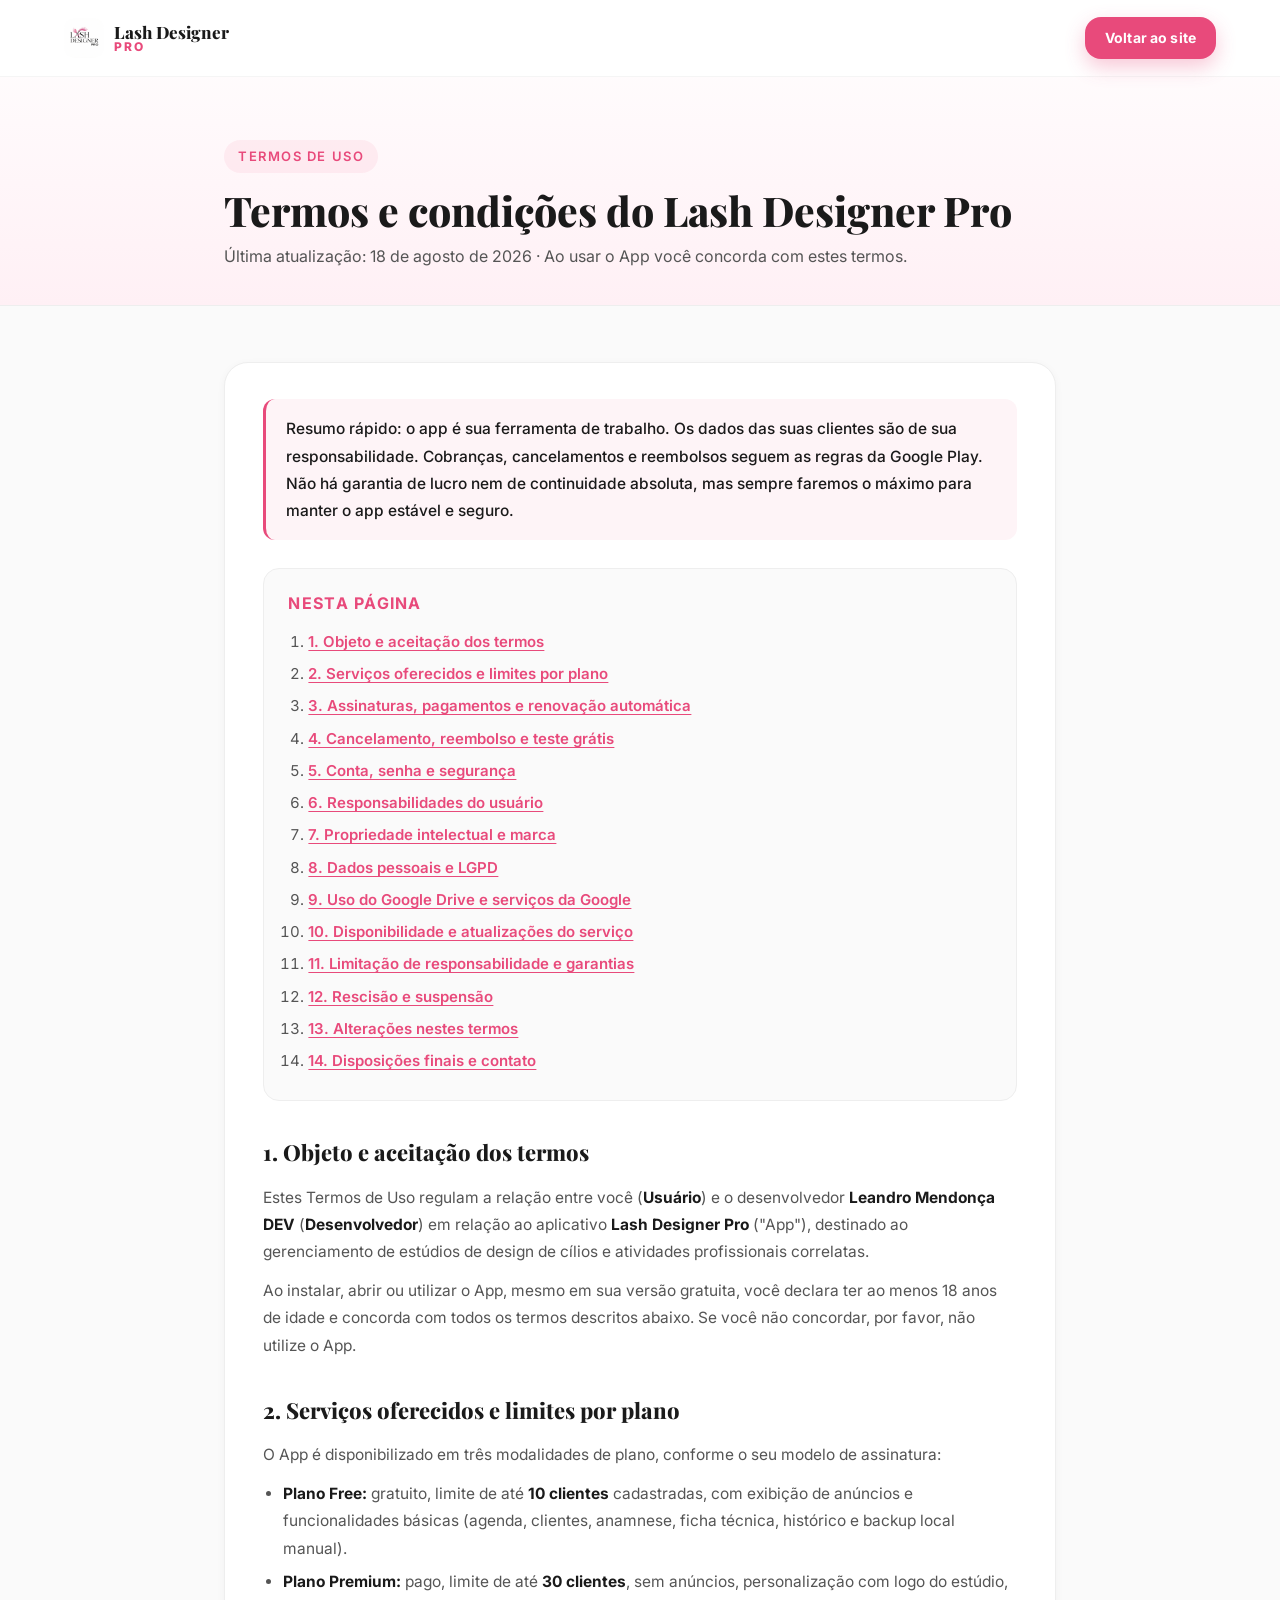
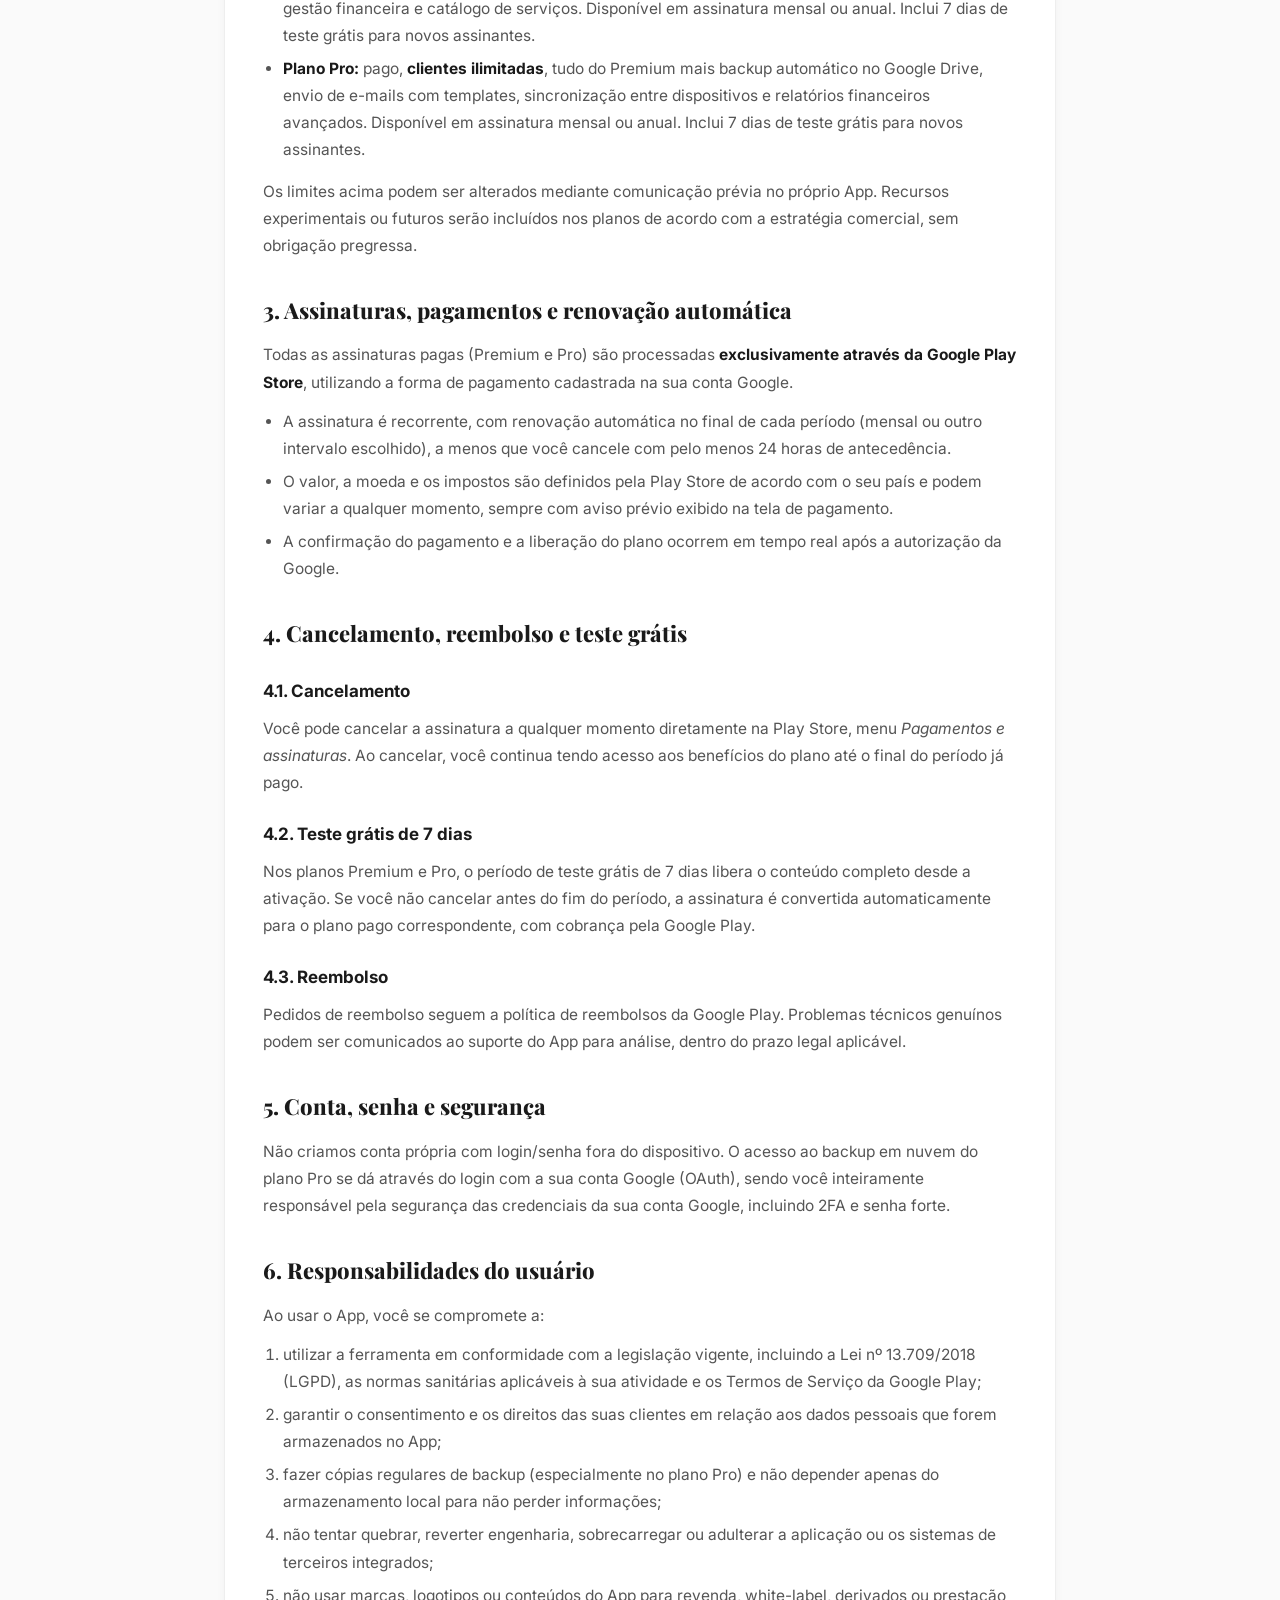
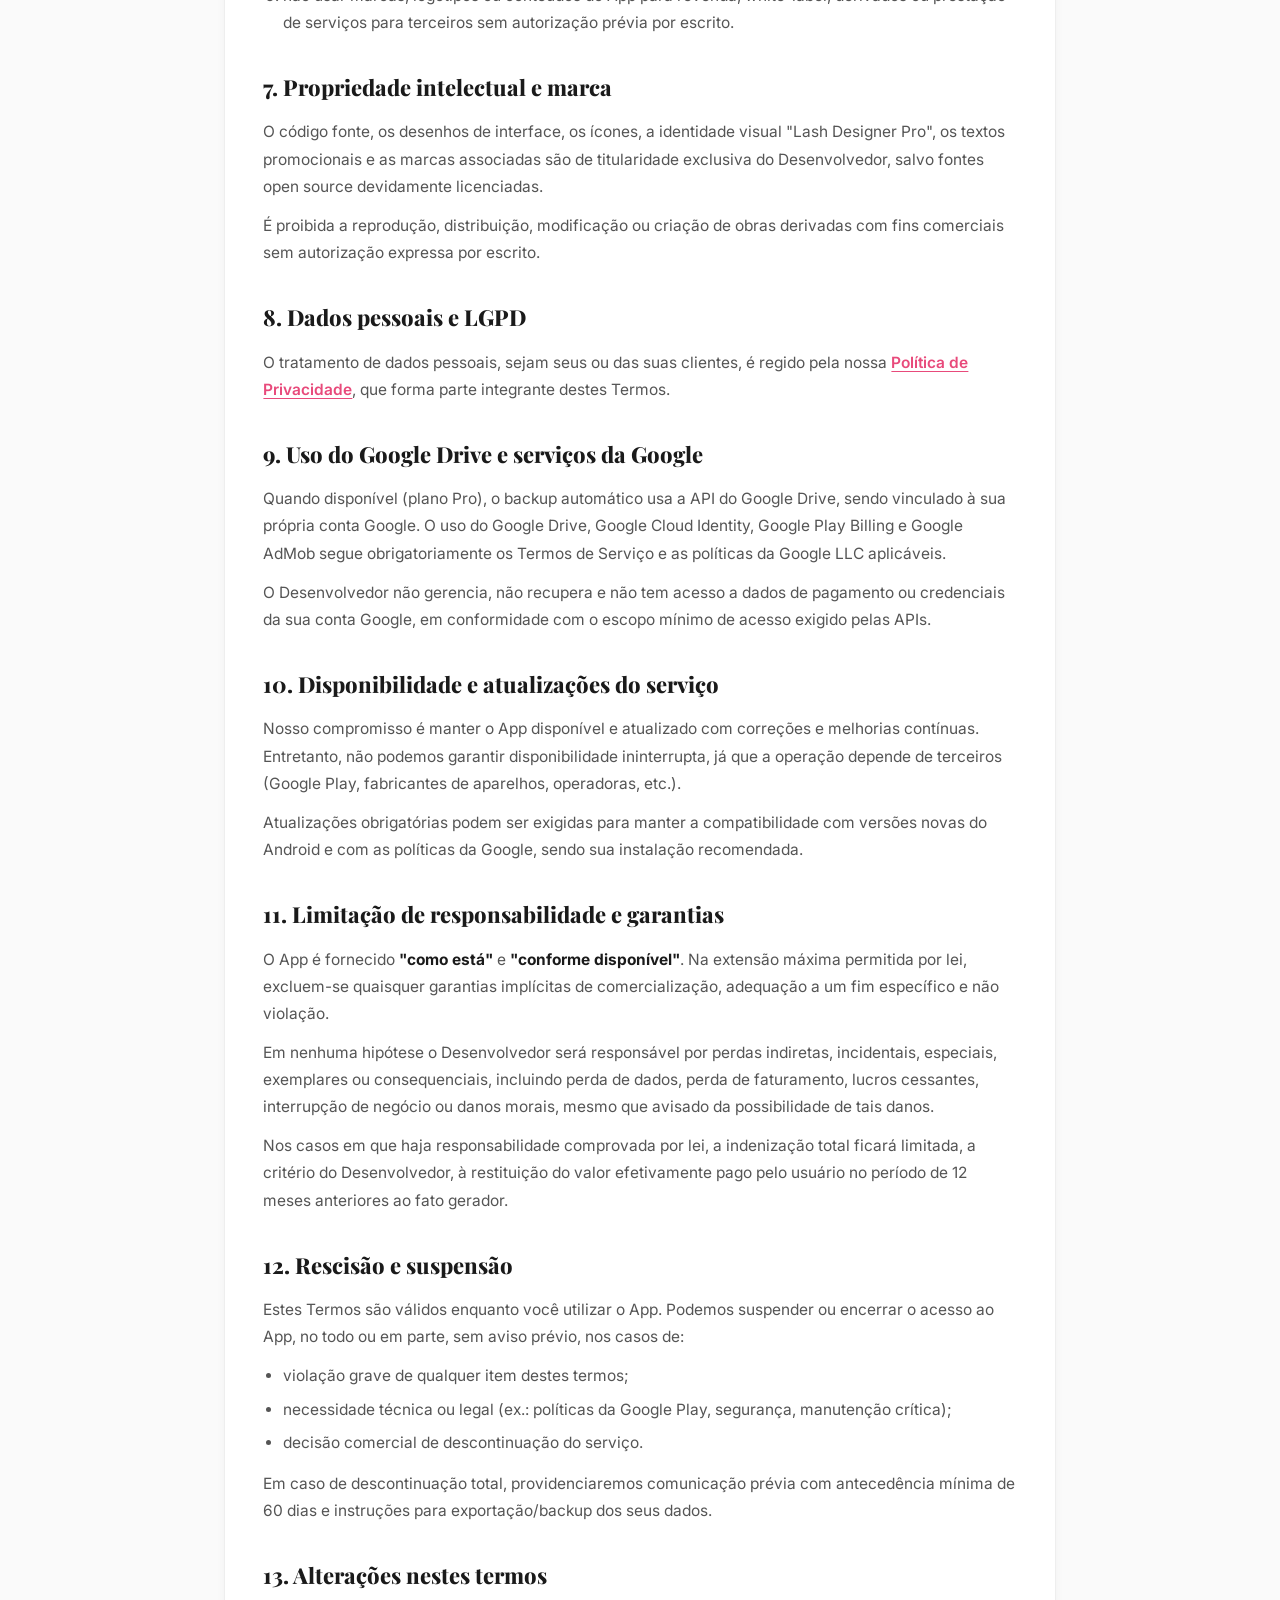
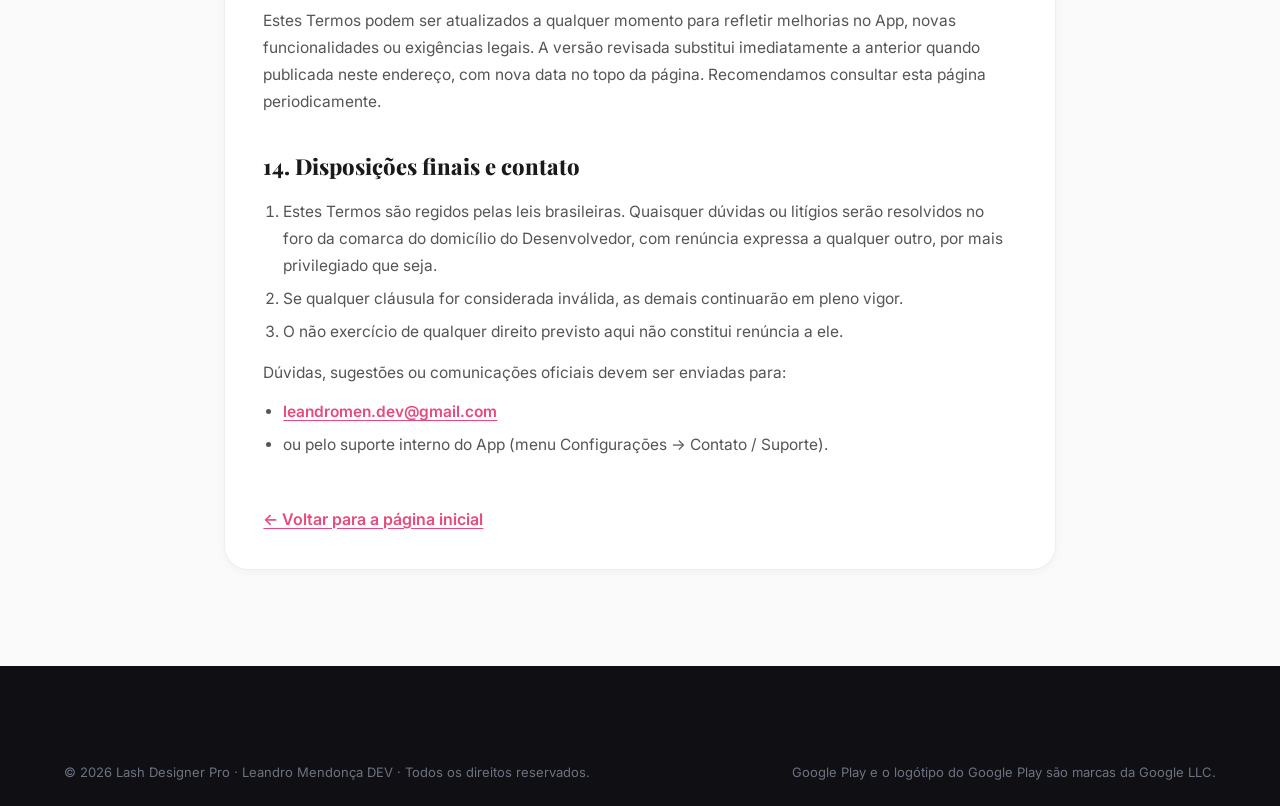
==== commit 9e1c9e16: "Adicionado Planos Anuais" ====
--- a/termos.html
+++ b/termos.html
@@ -100,21 +100,24 @@
           <ul>
             <li>
               <strong>Plano Free:</strong> gratuito, limite de até
-              <strong>20 clientes</strong> cadastradas, com exibição de
+              <strong>10 clientes</strong> cadastradas, com exibição de
               anúncios e funcionalidades básicas (agenda, clientes,
-              anamnese, ficha técnica, histórico e financeiro básico).
+              anamnese, ficha técnica, histórico e backup local manual).
             </li>
             <li>
               <strong>Plano Premium:</strong> pago, limite de até
-              <strong>40 clientes</strong>, sem anúncios, personalização com
-              logo do estúdio e suporte prioritário. Inclui 7 dias de teste
-              grátis para novos assinantes.
+              <strong>30 clientes</strong>, sem anúncios, personalização com
+              logo do estúdio, gestão financeira e catálogo de serviços.
+              Disponível em assinatura mensal ou anual. Inclui 7 dias de
+              teste grátis para novos assinantes.
             </li>
             <li>
               <strong>Plano Pro:</strong> pago, <strong>clientes ilimitadas</strong>,
               tudo do Premium mais backup automático no Google Drive, envio de
-              e-mails com templates, galeria de fotos antes/depois e suporte
-              dedicado. Inclui 7 dias de teste grátis para novos assinantes.
+              e-mails com templates, sincronização entre dispositivos e
+              relatórios financeiros avançados. Disponível em assinatura
+              mensal ou anual. Inclui 7 dias de teste grátis para novos
+              assinantes.
             </li>
           </ul>
           <p>
--- a/css/styles.css
+++ b/css/styles.css
@@ -723,14 +723,19 @@
 
 @media (max-width: 768px) {
   .carousel-btn {
-    width: 40px;
-    height: 40px;
+    width: 42px;
+    height: 42px;
     font-size: 1.375rem;
-  }
-  .carousel-prev { left: -2px; }
-  .carousel-next { right: -2px; }
-  .carousel-viewport { padding: 10px 2px 22px; }
+    z-index: 3;
+  }
+  .carousel-prev { left: 8px; }
+  .carousel-next { right: 8px; }
+  .carousel-viewport { padding: 12px 20px 22px; }
   .carousel-track { gap: 18px; }
+  .carousel-slide {
+    width: min(320px, 88vw);
+    margin: 0 auto;
+  }
 }
 
 @media (prefers-reduced-motion: reduce) {
@@ -917,6 +922,59 @@
   font-size: 0.9375rem;
 }
 
+.plan-annual-box {
+  display: grid;
+  gap: 4px;
+  margin: 0 0 14px;
+  padding: 14px 16px;
+  border-radius: 18px;
+  background: linear-gradient(180deg, rgba(236, 72, 153, 0.09), rgba(236, 72, 153, 0.02));
+  border: 1px solid rgba(236, 72, 153, 0.18);
+}
+
+.plan-annual-box-pro {
+  background: linear-gradient(180deg, rgba(236, 72, 153, 0.14), rgba(236, 72, 153, 0.04));
+  border-color: rgba(236, 72, 153, 0.26);
+  box-shadow: 0 12px 28px rgba(236, 72, 153, 0.12);
+}
+
+.plan-annual-kicker {
+  font-size: 0.75rem;
+  font-weight: 800;
+  letter-spacing: 0.08em;
+  text-transform: uppercase;
+  color: var(--primary);
+}
+
+.plan-annual-price {
+  display: inline-flex;
+  align-items: baseline;
+  gap: 4px;
+  font-family: var(--font-display);
+  font-size: 2.15rem;
+  font-weight: 800;
+  color: var(--text);
+  line-height: 1;
+}
+
+.plan-annual-price small {
+  font-size: 0.95rem;
+  font-family: var(--font-sans);
+  font-weight: 700;
+  color: var(--subtext);
+}
+
+.plan-annual-note {
+  font-size: 0.92rem;
+  font-weight: 700;
+  color: var(--text);
+}
+
+.plan-price-secondary {
+  margin-bottom: 6px;
+  opacity: 0.92;
+}
+
 .plan-list {
   list-style: none;
   display: flex;
@@ -1080,17 +1138,64 @@
     border-radius: var(--radius-lg);
   }
   .pricing-table-row {
-    grid-template-columns: minmax(180px, 1.2fr) repeat(3, minmax(110px, 1fr));
+    grid-template-columns: minmax(150px, 1.1fr) repeat(3, minmax(95px, 1fr));
+    min-width: 620px;
   }
   .pricing-table-cell {
-    padding: 12px 8px;
-    font-size: 0.875rem;
+    padding: 10px 6px;
+    font-size: 0.78rem;
   }
   .plan-mini {
     height: 36px;
     font-size: 0.8125rem;
     padding: 0 12px;
     margin: 10px auto;
+  }
+
+  /* ========== CORREÇÕES MOBILE · 1 COLUNA ========== */
+  .features-grid,
+  .pricing-grid,
+  .safety-grid,
+  .proof-grid {
+    grid-template-columns: 1fr;
+    gap: 18px;
+  }
+
+  /* Cards de plano no mobile: destacar o PRO sem deslocamento lateral */
+  .plan-card {
+    padding: 26px 20px 24px;
+    border-radius: var(--radius-lg);
+  }
+  .plan-card.plan-featured {
+    transform: none;
+    border-width: 2px;
+    margin: 4px 0 4px 0;
+  }
+  .plan-card.plan-featured:hover {
+    transform: translateY(-2px);
+  }
+
+  /* Badges Play no mobile mais largos para não ficar pequenos */
+  .play-badge-lg { width: min(270px, 82vw); max-width: 280px; }
+  .play-badge-md { width: min(220px, 76vw); max-width: 230px; }
+  .play-badge-sm { width: min(150px, 44vw); max-width: 160px; }
+  .play-badge-xl { width: min(290px, 86vw); max-width: 310px; }
+
+  /* Tabela comparativa no mobile: scroll horizontal com dica visual 👉 */
+  .pricing-table-wrap::after {
+    content: "Arraste para o lado 👉";
+    display: block;
+    margin: 14px 4px 0 4px;
+    text-align: center;
+    font-size: 0.82rem;
+    font-weight: 700;
+    color: var(--primary);
+    letter-spacing: 0.01em;
+  }
+  .pricing-table {
+    overflow-x: auto;
+    -webkit-overflow-scrolling: touch;
+    padding-bottom: 4px;
   }
 }
 
@@ -1333,12 +1438,101 @@
 }
 
 /* =========================================================
+   Segurança / Proteção Jurídica
+   ========================================================= */
+
+.safety {
+  background: linear-gradient(180deg, #ffffff 0%, #fff5f9 60%, #ffffff 100%);
+}
+
+.safety-grid {
+  display: grid;
+  grid-template-columns: repeat(3, 1fr);
+  gap: 24px;
+  margin-top: 16px;
+}
+
+.safety-card {
+  background: var(--white);
+  border-radius: var(--radius-xl);
+  padding: 28px 24px 26px;
+  border: 1px solid rgba(232, 74, 123, 0.08);
+  box-shadow: 0 10px 30px rgba(232, 74, 123, 0.06);
+  transition: transform 0.25s ease, box-shadow 0.25s ease, border-color 0.25s ease;
+}
+
+.safety-card:hover {
+  transform: translateY(-5px);
+  border-color: rgba(232, 74, 123, 0.25);
+  box-shadow: 0 18px 40px rgba(232, 74, 123, 0.12);
+}
+
+.safety-card-featured {
+  border: 2px solid var(--primary);
+  box-shadow: 0 14px 36px rgba(232, 74, 123, 0.18);
+  background: linear-gradient(180deg, #ffffff 0%, #fff0f5 100%);
+}
+
+.safety-icon {
+  width: 52px;
+  height: 52px;
+  border-radius: 14px;
+  background: var(--soft);
+  color: var(--primary);
+  font-size: 1.625rem;
+  display: grid;
+  place-items: center;
+  margin-bottom: 16px;
+}
+
+.safety-card h3 {
+  font-family: "Playfair Display", serif;
+  font-size: 1.25rem;
+  color: var(--dark);
+  margin: 0 0 8px 0;
+  line-height: 1.2;
+}
+
+.safety-card p {
+  margin: 0;
+  color: var(--muted);
+  font-size: 0.95rem;
+  line-height: 1.55;
+}
+
+.safety-cta {
+  margin-top: 48px;
+  padding: 32px 28px;
+  border-radius: 24px;
+  background: linear-gradient(135deg, #120a1f 0%, #241438 100%);
+  text-align: center;
+  box-shadow: 0 16px 40px rgba(18, 10, 31, 0.25);
+}
+
+.safety-cta p {
+  color: #fdf7fb;
+  font-size: 1.05rem;
+  line-height: 1.55;
+  margin: 0 0 22px 0;
+}
+
+.safety-cta p strong {
+  color: var(--accent);
+  font-weight: 700;
+}
+
+.safety-cta .btn {
+  margin: 0 auto;
+}
+
+/* =========================================================
    Responsivo · < 1024px
    ========================================================= */
 
 @media (max-width: 1024px) {
   .features-grid,
-  .pricing-grid {
+  .pricing-grid,
+  .safety-grid {
     grid-template-columns: repeat(2, 1fr);
   }
 
@@ -1425,11 +1619,63 @@
 
   .hero-cta {
     flex-direction: column;
-    align-items: stretch;
+    align-items: center;
+    justify-content: center;
+    text-align: center;
+    margin: 0 auto;
+    gap: 16px;
   }
 
   .hero-cta .btn {
     width: 100%;
+    max-width: 360px;
+  }
+
+  .hero-cta .play-badge-link {
+    width: 100%;
+    max-width: 360px;
+    display: flex;
+    justify-content: center;
+    margin: 0 auto;
+  }
+
+  .hero-cta .play-badge {
+    width: 100% !important;
+    max-width: 360px !important;
+  }
+
+  /* ========== CORREÇÕES DE LARGURA NO MOBILE ========== */
+  .container {
+    padding-left: 20px;
+    padding-right: 20px;
+    max-width: 100%;
+    width: 100%;
+  }
+
+  .hero-grid {
+    padding: 0 4px;
+  }
+
+  .hero-content {
+    text-align: left;
+  }
+
+  .hero-content h1,
+  .hero-content .subtitle,
+  .section-head,
+  .feature-card,
+  .plan-card,
+  .safety-card,
+  .proof-item {
+    width: 100%;
+    max-width: 100%;
+    margin-left: auto;
+    margin-right: auto;
+  }
+
+  .section-head {
+    text-align: center;
+    padding: 0 8px;
   }
 
   .hero-proof {
@@ -1439,7 +1685,8 @@
   }
 
   .features-grid,
-  .pricing-grid {
+  .pricing-grid,
+  .safety-grid {
     grid-template-columns: 1fr;
   }
 
@@ -1447,6 +1694,18 @@
     transform: translateY(0);
   }
 
+  .safety-cta {
+    padding: 28px 22px;
+  }
+
+  .safety-cta p {
+    font-size: 1rem;
+  }
+
+  .safety-cta .btn {
+    width: 100%;
+  }
+
   .why-photo {
     aspect-ratio: 16/12;
   }
@@ -1462,6 +1721,49 @@
   .play-big {
     width: 100%;
   }
+
+  /* Tabela comparativa no mobile: MOSTRA a tabela comprimida 100% width
+     SEM scroll horizontal - colunas com largura % fixa, texto quebrado com wrap */
+  .pricing-table-wrap::after {
+    content: none !important;
+  }
+  .pricing-table {
+    display: block !important;
+    overflow-x: visible !important;
+    padding-bottom: 0 !important;
+  }
+  .pricing-table-row {
+    grid-template-columns: 42% 17% 19% 22%; /* = 100% exato, sem transbordar */
+    min-width: unset !important;           /* Remove o min-width antigo que causava scroll */
+    width: 100%;
+  }
+  .pricing-table-cell {
+    padding: 10px 6px !important;
+    font-size: 0.76rem !important;
+    line-height: 1.25;
+    word-break: break-word;
+    overflow-wrap: anywhere;
+    white-space: normal;
+    text-align: center;
+  }
+  /* Coluna "Funcionalidade" (1ª coluna) · alinhada à esquerda */
+  .pricing-table-cell.pricing-table-feature {
+    text-align: left;
+    font-weight: 700;
+    padding-left: 8px !important;
+    font-size: 0.78rem !important;
+  }
+  .pricing-table-head .pricing-table-cell {
+    font-size: 0.86rem !important;
+    font-weight: 800;
+    padding: 14px 4px !important;
+  }
+  .pricing-table-head .pricing-table-cell.pricing-table-feature {
+    font-size: 0.78rem !important;
+  }
+
+  /* Esconde os cards pricing-mobile (agora mostramos a tabela comprimida) */
+  .pricing-mobile { display: none !important; }
 
   .footer-grid {
     grid-template-columns: 1fr;
@@ -1492,8 +1794,333 @@
 }
 
 /* =========================================================
-   Páginas legais (Privacidade / Termos)
+   PREÇOS PROMOCIONAIS · DE/POR (cards de planos desktop)
    ========================================================= */
+
+.price-old {
+  display: inline-block;
+  color: #9CA3AF;
+  font-size: 1rem;
+  font-weight: 600;
+  text-decoration: line-through;
+  text-decoration-thickness: 1.5px;
+  text-decoration-color: #9CA3AF;
+  margin-bottom: 4px;
+  font-family: Inter, system-ui, sans-serif;
+  letter-spacing: -0.01em;
+}
+
+.price-label,
+.price-label-sm {
+  display: inline-block;
+  color: var(--text);
+  font-size: 0.95rem;
+  font-weight: 700;
+  margin-right: 6px;
+  vertical-align: middle;
+  font-family: Inter, system-ui, sans-serif;
+}
+
+.price-new {
+  display: inline-flex;
+  align-items: baseline;
+  gap: 3px;
+  color: var(--primary);
+  font-size: 2.25rem;
+  font-weight: 800;
+  line-height: 1;
+  font-family: Inter, system-ui, sans-serif;
+  letter-spacing: -0.02em;
+  vertical-align: middle;
+}
+
+.price-new small {
+  font-size: 0.95rem;
+  color: var(--subtext);
+  font-weight: 600;
+  letter-spacing: 0;
+  white-space: nowrap;
+}
+
+.price-new-sm {
+  font-size: 1.85rem;
+}
+.price-old-sm {
+  font-size: 0.9rem;
+}
+.price-label-sm {
+  font-size: 0.9rem;
+  margin-right: 4px;
+}
+
+.plan-price {
+  line-height: 1.3;
+  padding: 4px 0 8px;
+}
+
+.plan-price-promo br { display: none; }
+
+/* Mobile · tamanhos e alinhamento */
+@media (max-width: 768px) {
+  .price-old {
+    font-size: 0.95rem;
+    margin-bottom: 2px;
+  }
+  .price-new {
+    font-size: 2.1rem;
+  }
+  .price-new-sm {
+    font-size: 1.8rem;
+  }
+  .price-label {
+    font-size: 0.95rem;
+    margin-right: 4px;
+  }
+  .price-label-sm {
+    font-size: 0.85rem;
+  }
+}
+
+/* Cards de preços mobile (pricing-mobile) · ocultos no momento,
+   mas mantidos com preços corretos para reativação futura */
+.plan-mobile-promo {
+  display: flex;
+  flex-direction: column;
+  align-items: center;
+  justify-content: center;
+  gap: 3px;
+  margin: 4px 0 4px;
+}
+.plan-mobile-promo .price-old {
+  margin-bottom: 0;
+  font-size: 0.85rem;
+}
+.plan-mobile-new {
+  display: flex;
+  align-items: baseline;
+  justify-content: center;
+  gap: 3px;
+  color: var(--text);
+  font-weight: 700;
+  font-size: 1rem;
+  font-family: Inter, system-ui, sans-serif;
+}
+.plan-mobile-new strong {
+  color: var(--primary);
+  font-weight: 800;
+  font-size: 1.85rem;
+  letter-spacing: -0.02em;
+}
+.plan-mobile-new-big strong {
+  font-size: 2rem;
+}
+.plan-mobile-new small {
+  font-size: 0.85rem;
+  color: var(--subtext);
+  font-weight: 600;
+}
+
+/* =========================================================
+   Tabela Comparativa · Versão MOBILE (3 cards empilhados)
+   - No desktop (≥769px): fica invisível (mostra a tabela original)
+   - No mobile (≤768px):  fica visível (esconde a tabela original)
+   ========================================================= */
+
+.pricing-mobile { display: none; } /* padrão: só liga no mobile */
+
+.plan-mobile {
+  background: var(--white);
+  border-radius: 20px;
+  padding: 24px 20px 22px;
+  border: 1px solid var(--border);
+  box-shadow: var(--shadow-sm);
+  position: relative;
+  overflow: hidden;
+  margin-bottom: 18px;
+}
+
+.plan-mobile-premium {
+  border-color: rgba(243, 154, 180, 0.45);
+}
+
+.plan-mobile-pro {
+  background: linear-gradient(180deg, #FFFFFF 0%, #FFF5F9 100%);
+  border-width: 2px;
+  border-color: var(--primary);
+  box-shadow: 0 20px 40px rgba(232, 74, 123, 0.12);
+}
+
+.plan-mobile-ribbon {
+  position: absolute;
+  top: 16px;
+  right: -48px;
+  transform: rotate(35deg);
+  background: var(--primary);
+  color: #fff;
+  font-weight: 800;
+  font-size: 0.75rem;
+  letter-spacing: 0.04em;
+  padding: 5px 54px;
+  text-transform: uppercase;
+  font-family: Inter, sans-serif;
+  box-shadow: 0 4px 10px rgba(232, 74, 123, 0.25);
+}
+
+.plan-mobile-head {
+  text-align: center;
+  padding-bottom: 16px;
+  margin-bottom: 16px;
+  border-bottom: 1px solid rgba(15, 23, 42, 0.07);
+}
+
+.plan-mobile-head h4 {
+  font-family: "Playfair Display", Georgia, serif;
+  font-size: 1.15rem;
+  color: var(--text);
+  margin: 8px 0 6px 0;
+  font-weight: 800;
+}
+
+.plan-mobile-price {
+  font-family: Inter, system-ui, sans-serif;
+  font-size: 1.85rem;
+  font-weight: 800;
+  color: var(--primary);
+  margin: 4px 0 4px 0;
+  line-height: 1;
+}
+
+.plan-mobile-price small {
+  font-size: 0.85rem;
+  font-weight: 600;
+  color: var(--subtext);
+  margin-left: 2px;
+}
+
+.plan-mobile-price-secondary {
+  font-size: 1.5rem;
+  margin-top: 10px;
+}
+
+.plan-mobile-annual {
+  display: grid;
+  gap: 3px;
+  margin: 8px 0 10px;
+  padding: 12px 14px;
+  border-radius: 16px;
+  background: linear-gradient(180deg, rgba(236, 72, 153, 0.1), rgba(236, 72, 153, 0.03));
+  border: 1px solid rgba(236, 72, 153, 0.18);
+}
+
+.plan-mobile-annual-pro {
+  background: linear-gradient(180deg, rgba(236, 72, 153, 0.14), rgba(236, 72, 153, 0.05));
+  border-color: rgba(236, 72, 153, 0.28);
+}
+
+.plan-mobile-annual-kicker {
+  font-size: 0.72rem;
+  font-weight: 800;
+  letter-spacing: 0.08em;
+  text-transform: uppercase;
+  color: var(--primary);
+}
+
+.plan-mobile-annual strong {
+  display: inline-flex;
+  align-items: baseline;
+  gap: 3px;
+  font-size: 1.75rem;
+  line-height: 1;
+  color: var(--text);
+}
+
+.plan-mobile-annual strong small {
+  font-size: 0.8rem;
+  color: var(--subtext);
+}
+
+.plan-mobile-annual-note {
+  font-size: 0.86rem;
+  font-weight: 700;
+  color: var(--text);
+}
+
+.plan-mobile-tag {
+  display: inline-block;
+  margin-top: 4px;
+  padding: 4px 12px;
+  border-radius: 999px;
+  font-size: 0.75rem;
+  font-weight: 700;
+  background: rgba(232, 74, 123, 0.09);
+  color: var(--primary);
+  letter-spacing: 0.01em;
+}
+
+.plan-mobile-list {
+  list-style: none;
+  margin: 0 0 18px 0;
+  padding: 0;
+  display: flex;
+  flex-direction: column;
+}
+
+.plan-mobile-list li {
+  display: flex;
+  justify-content: space-between;
+  align-items: center;
+  gap: 10px;
+  padding: 10px 4px;
+  border-bottom: 1px dashed rgba(15, 23, 42, 0.06);
+  font-size: 0.9rem;
+}
+
+.plan-mobile-list li:last-child {
+  border-bottom: 0;
+}
+
+.plan-mobile-list .lbl {
+  color: var(--text);
+  font-weight: 500;
+  line-height: 1.35;
+  flex: 1;
+  padding-right: 8px;
+}
+
+.plan-mobile-list .ok {
+  color: #059669;
+  font-weight: 800;
+  font-size: 1.05rem;
+  white-space: nowrap;
+}
+
+.plan-mobile-list .no {
+  color: #9CA3AF;
+  font-weight: 600;
+  font-size: 0.85rem;
+  white-space: nowrap;
+}
+
+.plan-mobile-list strong {
+  color: var(--primary);
+  font-weight: 700;
+  font-size: 0.88rem;
+  white-space: nowrap;
+}
+
+.plan-mobile-foot {
+  display: flex;
+  justify-content: center;
+  margin-top: 4px;
+}
+
+.plan-mobile-foot .btn {
+  width: 100%;
+  text-align: center;
+  justify-content: center;
+}
+
+/* ================= LEGAL PAGES ================= */
 
 .legal-hero {
   padding-top: 140px;
